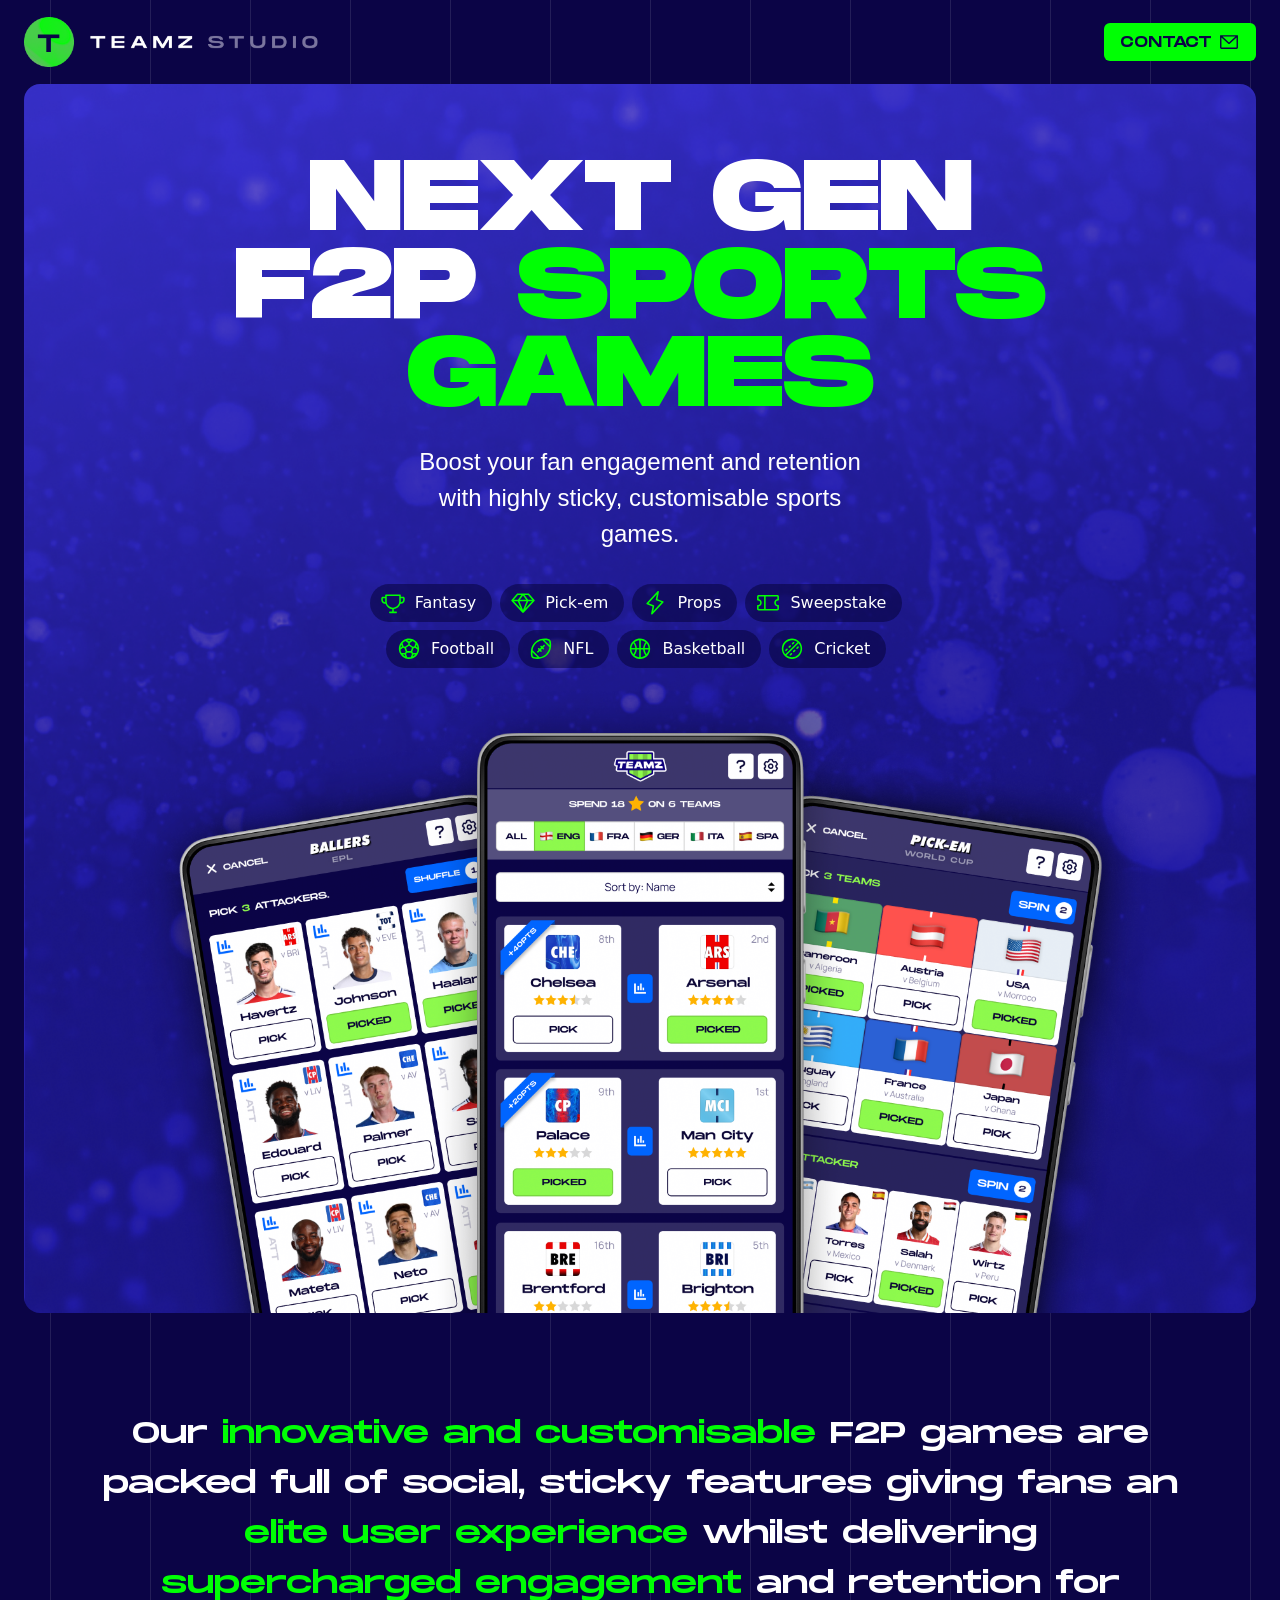
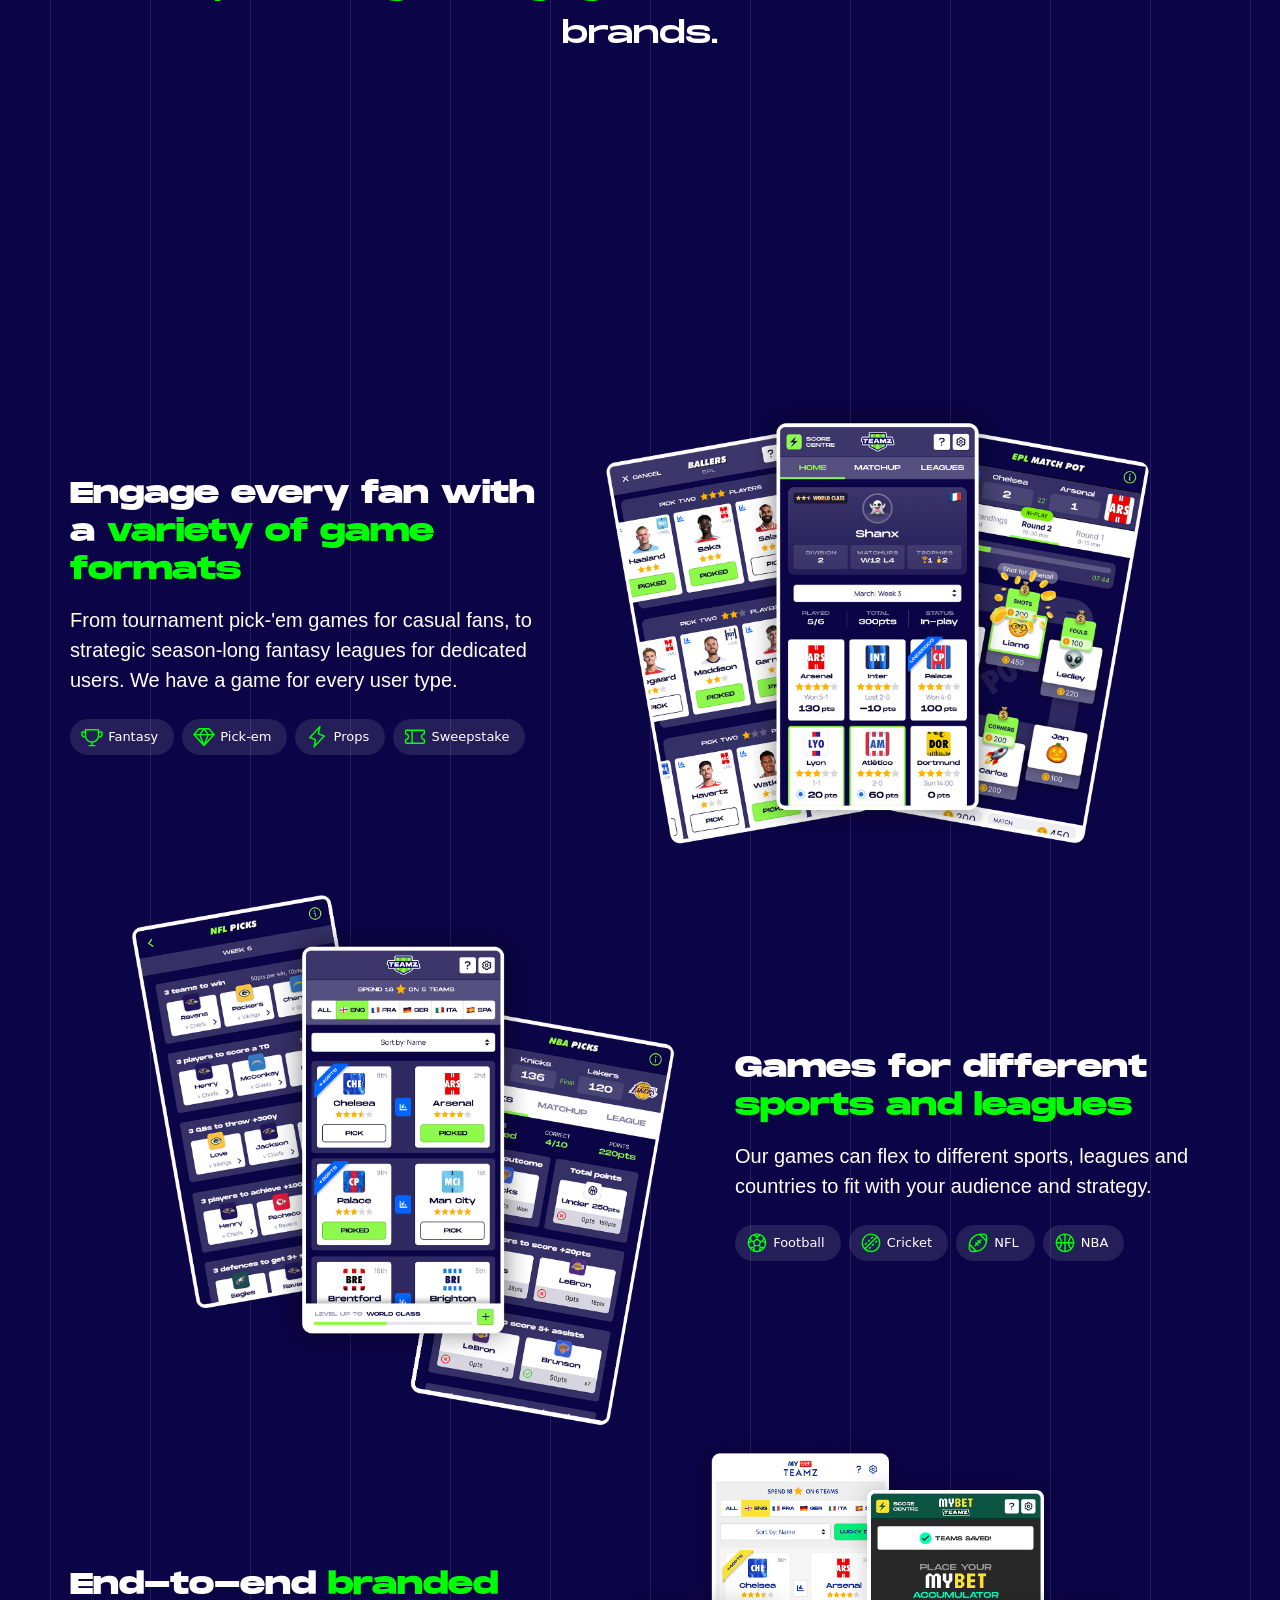
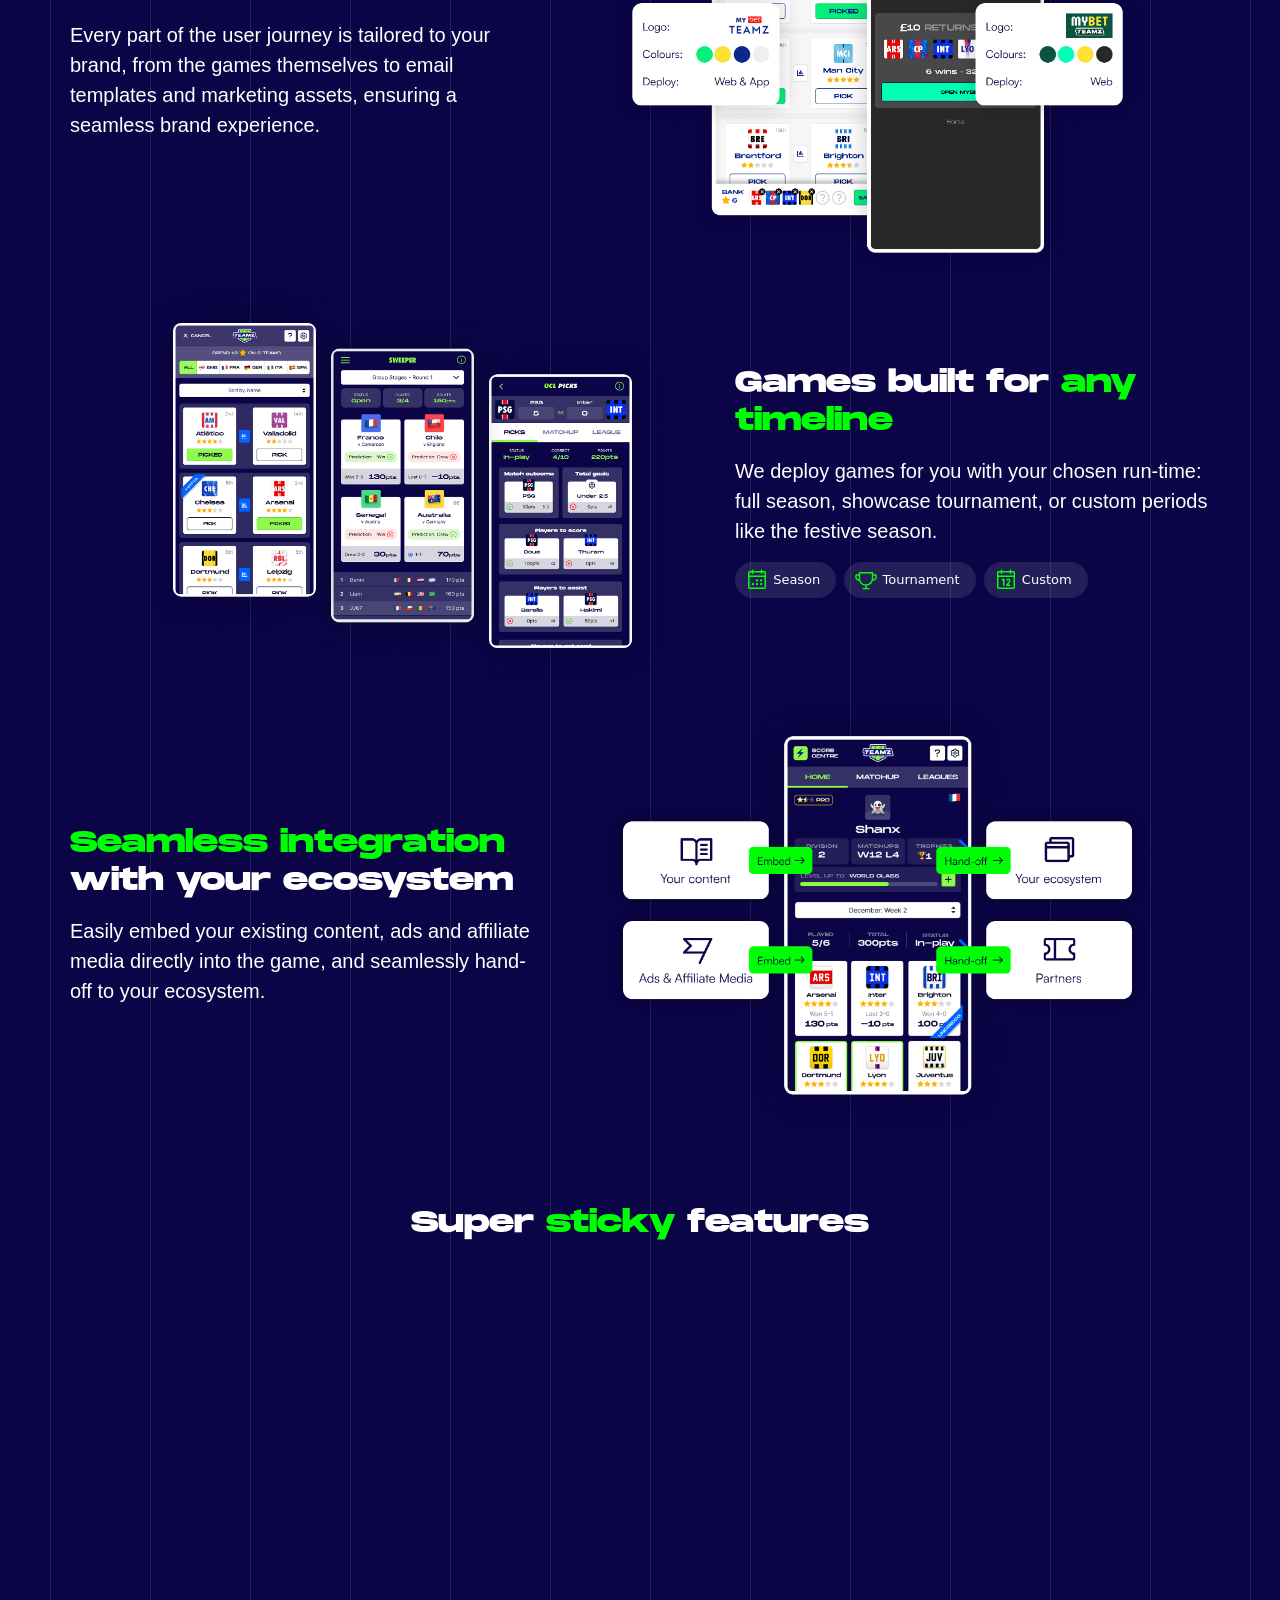
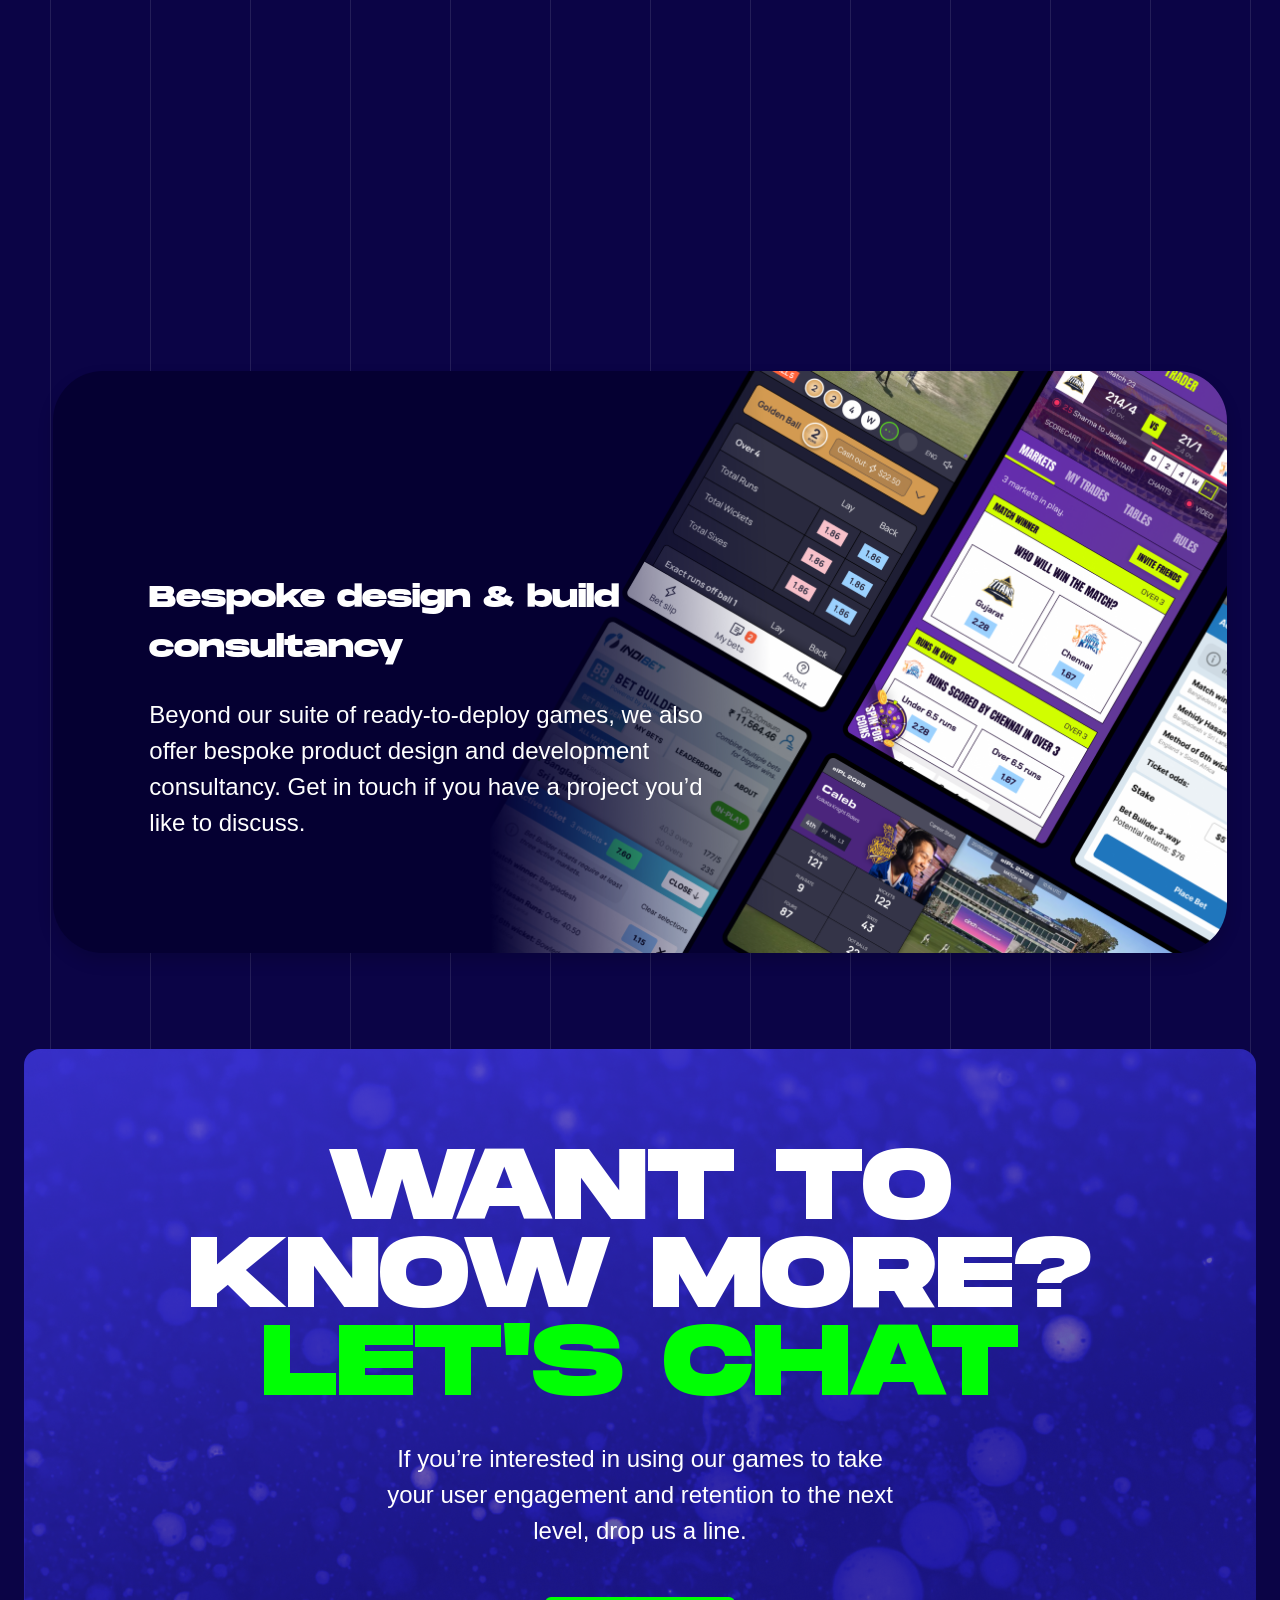
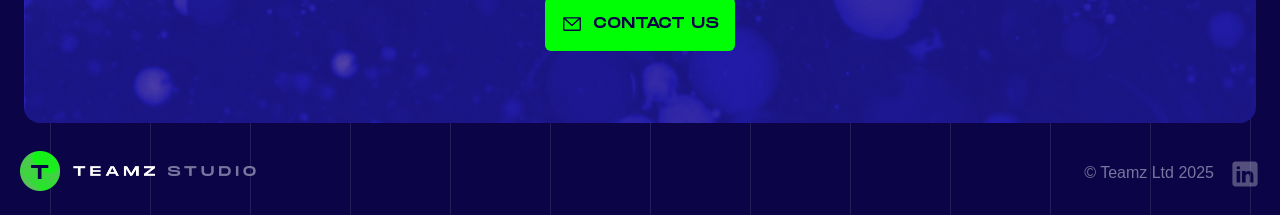
==== index.html @ ecbc8ce6 "usp tweaks" ====
<!DOCTYPE html>
<html lang="en">
    <head>
        <!-- Google tag (gtag.js) -->
        <script async src="https://www.googletagmanager.com/gtag/js?id=G-RCFWZ9PH92"></script>
        <script>
          window.dataLayer = window.dataLayer || [];
          function gtag(){dataLayer.push(arguments);}
          gtag('js', new Date());

          gtag('config', 'G-RCFWZ9PH92');
        </script>
        <!-- Core Meta Tags: These are essential for all modern websites. -->
        <meta charset="UTF-8">
        <!-- Specifies the character encoding for the HTML document. Always use UTF-8. -->

        <meta name="viewport" content="width=device-width, initial-scale=1.0">

        <!-- SEO Meta Tags: These help search engines understand your content. -->
        <title>Teamz Studio - Next Gen F2P Sports Games</title>

        <meta name="description" content="Boost your user acquisition and retention with our next gen, highly engaging, customisable sports games.">

        <meta name="robots" content="index, follow">

        <!-- Canonical Link: Prevents duplicate content issues. -->
        <link rel="canonical" href="https://www.teamzstudio.com">

        <!-- Open Graph & Social Media Tags: Enhances how your page looks when shared. -->
        <meta property="og:title" content="Teamz Studio">
        <meta property="og:description" content="Next Gen F2P Sports Games.">
        <meta property="og:image" content="images/social-share.png">
        <meta property="og:url" content="https://www.teamzstudio.com">
        <meta property="og:type" content="website">

        <!-- Favicon & Icons: Provides branding in browser tabs and on device home screens. -->
        <link rel="icon" href="images/favicon.ico" type="image/x-icon">
        <link rel="apple-touch-icon" href="/apple-touch-icon.png">
        <link rel="icon" type="image/png" sizes="32x32" href="/favicon-32x32.png">
        <link rel="icon" type="image/png" sizes="16x16" href="/favicon-16x16.png">

        <!-- Bootstrap CSS -->
        <link href="styles/bootstrap.min.css" rel="stylesheet">
        
        <!-- Custom Styling -->
        <link rel="stylesheet" href="styles/custom-styles.css">
        
        <!-- Satoshi body text -->
        <link href="https://api.fontshare.com/v2/css?f[]=satoshi@400,500,700&display=swap" rel="stylesheet">
        
        <!-- AOS CSS -->
        <link href="https://unpkg.com/aos@2.3.1/dist/aos.css" rel="stylesheet">
      
    </head>
    
    <body style="background-color: #0B0446 !important" class="pinstripe">
        
        <nav class="navbar navbar-expand-lg mt-0 px-2 px-md-0 pb-2">
          <div class="container-fluid px-2 px-md-4 px-xl-4">
            <a class="navbar-brand me-0" href="http://www.teamzstudio.com">
                <div class="row m-0 pb-1 px-0">
                    <div class="col m-0 pt-1 px-0">
                        <img src="images/logo.png" class="logo" />
                    </div>
                </div>
            </a>

            <button class="navbar-toggler b2b-contact-button py-2" type="button" data-bs-toggle="collapse" data-bs-target="#navbarNav" aria-controls="navbarNav" aria-expanded="false" aria-label="Toggle navigation">
              <span class="navbar-toggler-icon">
                  <a href="mailto:contact@teamzstudio.com"><img src="images/email.svg" style="padding-bottom: 2px"></a>
              </span>
            </button>
            <div class="collapse navbar-collapse" id="navbarNav">
              <ul class="navbar-nav text-center text-lg-end ms-auto">
                  <li class="nav-item contact-top">
                  <a class="nav-link b2b-contact-button text-navy text-uppercase brand-font-regular rounded py-2 px-3" href="mailto:stu@teamzstudio.com"><span class="align-bottom">Contact</span> <img src="images/email.svg" class="ml-1"></a>
                </li>
              </ul>
            </div>
          </div>
        </nav>
        
        <main class="flex-shrink-0">
            
            <div id="light-grad" class="rounded-4 mx-2 mx-md-4">
            
            <div class="container pt-0">

                <div class="row  mb-2 mx-0 pt-3 pt-sm-4 pt-md-5 px-0">
                    <div class="col col-md-11 col-lg-10 col-xl-10 mx-md-auto px-0 px-md-0">
                        <h1 class="display-1 text-white brand-font-bold text-center text-uppercase mt-4 mx-0 p-0">Next Gen F2P <span style="color:#00FF04">sports games</span></h1>
                    </div>
                </div>

                <div class="row my-0">
                    <div class="col d-none d-lg-block"></div>
                    <div class="col col-md-8 col-lg-5 mx-4 mx-md-auto px-4 px-md-0">
                        <p class="intro text-white text-center mt-0 mt-md-2">Boost your fan engagement and retention with highly sticky, customisable sports games.</p>
                    </div>
                    <div class="col d-none d-lg-block"></div>
                </div>

                        <div class="row text-center align-center d-none d-md-flex my-0 mx-n5 p-0">

                            <div class="col col-lg-8 col-xl-8 my-0 mx-auto p-0">
                                <div class="row d-flex justify-content-center mt-3 mb-0 mx-0">
                                    <div class="meta-tag mb-2 me-2" data-aos="zoom-out" data-aos-delay="0">
                                        <img src="images/icons/trophy.svg" class="pe-1">
                                        Fantasy
                                    </div>
                                    <div class="meta-tag mb-2 me-2" data-aos="zoom-out" data-aos-delay="50">
                                        <img src="images/icons/diamond.svg" class="pe-1">
                                        Pick-em
                                    </div>
                                    <div class="meta-tag mb-2 me-2" data-aos="zoom-out" data-aos-delay="100">
                                        <img src="images/icons/electric.svg" class="pe-1">
                                        Props
                                    </div>
                                    <div class="meta-tag mb-2 me-2" data-aos="zoom-out" data-aos-delay="150">
                                        <img src="images/icons/ticket.svg" class="pe-1">
                                        Sweepstake
                                    </div>
                                </div>
                                <div class="row d-flex justify-content-center my-0 mx-0">
                                    <div class="meta-tag me-2" data-aos="zoom-out" data-aos-delay="200">
                                        <img src="images/icons/football.svg" class="pe-1">
                                        Football
                                    </div>
                                    <div class="meta-tag me-2" data-aos="zoom-out" data-aos-delay="250">
                                        <img src="images/icons/nfl.svg" class="pe-1">
                                        NFL
                                    </div>
                                    <div class="meta-tag me-2" data-aos="zoom-out" data-aos-delay="300">
                                        <img src="images/icons/basketball.svg" class="pe-1">
                                        Basketball
                                    </div>
                                    <div class="meta-tag" data-aos="zoom-out" data-aos-delay="350">
                                        <img src="images/icons/cricket.svg" class="pe-1">
                                        Cricket
                                    </div>
                                </div>
                            </div>

                        </div>



                        <picture>
                            <source media="(max-width: 991px)" srcset="images/hero-mobile.png" />
                            <source media="(min-width: 992px)" srcset="images/hero.png" />
                            <img src="images/hero.png" class="w-100 align-bottom">
                        </picture>

                </div>
                </div>

                <div class="mt-0 mx-0 py-4 py-sm-5">
                    <div class="container features mx-auto py-0 px-2 px-md-0">

                        <h2 class="text-center text-white pullout brand-font-regular mt-3 mt-lg-3 mt-xl-5 mb-4 mx-2 py-0 px-3 px-sm-2 px-lg-4 px-xl-4">Our <span>innovative and customisable</span> F2P games are packed full of social, sticky features giving fans an <span>elite user experience</span> whilst delivering <span>supercharged engagement</span> and retention for brands.</h2>
                        
                        <div class="row d-flex my-4 my-md-5 mx-4 mx-md-0 mx-lg-0 pt-0 pb-4 px-0">
                            
                            <div class="col-6 col-md-4 col-xl-2 p-1">
                                <div class="tile rounded-4 pt-3 pb-1 pb-md-3 px-2" data-aos="flip-up" data-aos-delay="0">
                                    <img src="images/icons/diamond-dark.svg" style="width: 40px;">
                                    <h4 class="mt-1">Strategic gameplay</h4>
                                    <p class="px-3">Like fantasy sports with less hassle and less admin.</p>
                                </div>
                            </div>
                            <div class="col-6 col-md-4 col-xl-2 p-1">
                                <div class="tile rounded-4 pt-3 pb-1 pb-md-3 px-2" data-aos="flip-up" data-aos-delay="100">
                                    <img src="images/icons/electric-dark.svg" style="width: 40px;">
                                    <h4 class="mt-1">Elite UX</h4>
                                    <p class="px-3">Quick and easy picking and packed full of sticky features.</p>
                                </div>
                            </div>
                            <div class="col-6 col-md-4 col-xl-2 p-1">
                                <div class="tile rounded-4 pt-3 pb-1 pb-md-3 px-2" data-aos="flip-up" data-aos-delay="300">
                                    <img src="images/icons/chart-dark.svg" style="width: 40px;">
                                    <h4 class="mt-1">Engagement boost</h4>
                                    <p class="px-3">↑ sessions <br>↑ session-time <br>↑ repeat visits</p>
                                </div>
                            </div>
                            <div class="col-6 col-md-4 col-xl-2 p-1">
                                <div class="tile rounded-4 pt-3 pb-1 pb-md-3 px-2" data-aos="flip-up" data-aos-delay="400">
                                    <img src="images/icons/plug-dark.svg" style="width: 40px;">
                                    <h4 class="mt-1">Cross-promotion</h4>
                                    <p class="px-3">Embed your content. Hand-off to your wider ecosystem.</p>
                                </div>
                            </div>
                            <div class="col-6 col-md-4 col-xl-2 p-1">
                                <div class="tile rounded-4 pt-3 pb-1 pb-md-3 px-2" data-aos="flip-up" data-aos-delay="500">
                                    <img src="images/icons/star-sparkle-dark.svg" style="width: 40px;">
                                    <h4 class="mt-1">Monetisation</h4>
                                    <p class="px-3">Potential for ads, affiliate, sponsorship, paid leagues.</p>
                                </div>
                            </div>
                            <div class="col-6 col-md-4 col-xl-2 p-1">
                                <div class="tile rounded-4 pt-3 pb-1 pb-md-3 px-2" data-aos="flip-up" data-aos-delay="200">
                                    <img src="images/icons/crown-dark.svg" style="width: 40px;">
                                    <h4 class="mt-1">Brand building</h4>
                                    <p class="px-3">Build loyalty, boost sentiment, and elevate reputation.</p>
                                </div>
                            </div>
                            
                        </div>
                        
                        <div class="row my-5 my-lg-5 mx-4 mx-md-0 py-0 py-lg-5 py-xl-0 px-0">
                            <div class="col-12 col-lg-5 text-white align-center my-auto p-0">
                                <h3 class="brand-font-bold mb-3">Engage every fan with a <span>variety of game formats</span></h3>
                                <p class="mb-4 pe-0">From tournament pick-'em games for casual fans, to strategic season-long fantasy leagues for dedicated users. We have a game for every user type.</p>
                                    <div class="col my-0 p-0">
                                        <div class="row d-flex mt-3 mb-0 mx-0">
                                            <div class="meta-tag-small mb-2 me-2" data-aos="zoom-out" data-aos-delay="0">
                                                <img src="images/icons/trophy.svg" class="pe-0" style="width: 24px;">
                                                Fantasy
                                            </div>
                                            <div class="meta-tag-small mb-2 me-2" data-aos="zoom-out" data-aos-delay="50">
                                                <img src="images/icons/diamond.svg" class="pe-0" style="width: 24px;">
                                                Pick-em
                                            </div>
                                            <div class="meta-tag-small mb-2 me-2" data-aos="zoom-out" data-aos-delay="100">
                                                <img src="images/icons/electric.svg" class="pe-0" style="width: 24px;">
                                                Props
                                            </div>
                                            <div class="meta-tag-small mb-2 me-2" data-aos="zoom-out" data-aos-delay="150">
                                                <img src="images/icons/ticket.svg" class="pe-0" style="width: 24px;">
                                                Sweepstake
                                            </div>
                                        </div>
                                    </div>
                            </div>
                            <div class="col-12 col-lg-7" data-aos="zoom-out" data-aos-delay="200">
                                <img src="images/customise/formats.png" class="w-100 mt-0 px-0 px-md-5" style="max-width: 700px"/> 
                            </div>
                        </div>
                        
                        <div class="row my-5 my-lg-0 mx-4 mx-md-0 py-0 py-lg-5 py-xl-0 px-0">
                            <div class="d-none d-lg-block col-7 text-center" data-aos="zoom-out" data-aos-delay="200">
                                <img src="images/customise/sports.png" class="w-100 px-0 px-md-5" style="max-width: 700px"/> 
                            </div>
                            <div class="col-12 col-lg-5 text-white align-center my-auto p-0">
                                <h3 class="brand-font-bold mb-3">Games for different <span>sports and leagues</span></h3>
                                <p class="mb-4 pe-0">Our games can flex to different sports, leagues and countries to fit with your audience and strategy.</p>
                                <div class="col my-0 p-0">
                                    <div class="row d-flex mt-3 mb-0 mx-0">
                                        <div class="meta-tag-small mb-2 me-2" data-aos="zoom-out" data-aos-delay="0">
                                            <img src="images/icons/football.svg" class="pe-0" style="width: 24px;">
                                            Football
                                        </div>
                                        <div class="meta-tag-small mb-2 me-2" data-aos="zoom-out" data-aos-delay="50">
                                            <img src="images/icons/cricket.svg" class="pe-0" style="width: 24px;">
                                            Cricket
                                        </div>
                                        <div class="meta-tag-small mb-2 me-2" data-aos="zoom-out" data-aos-delay="100">
                                            <img src="images/icons/nfl.svg" class="pe-0" style="width: 24px;">
                                            NFL
                                        </div>
                                        <div class="meta-tag-small mb-2 me-2" data-aos="zoom-out" data-aos-delay="150">
                                            <img src="images/icons/basketball.svg" class="pe-0" style="width: 24px;">
                                            NBA
                                        </div>
                                    </div>
                                </div>
                            </div>
                            <div class="d-block d-lg-none col-12 text-center" data-aos="zoom-out" data-aos-delay="200">
                                <img src="images/customise/sports.png" class="w-100 mt-3 mt-lg-0 px-0 px-md-5" style="max-width: 700px"/> 
                            </div>
                        </div>
                        
                        <div class="row my-5 my-lg-0 mx-4 mx-md-0 py-0 py-lg-5 py-xl-0 px-0">
                            <div class="col-12 col-lg-5 text-white align-center my-auto p-0">
                                <h3 class="brand-font-bold mb-3">End-to-end <span>branded</span></h3>
                                <p class="pe-0">Every part of the user journey is tailored to your brand, from the games themselves to email templates and marketing assets, ensuring a seamless brand experience.</p>
                            </div>
                            <div class="col-12 col-lg-7" data-aos="zoom-out" data-aos-delay="200">
                                <img src="images/customise/branded.png" class="w-100 mt-0 mt-lg-0 px-0 px-md-5" style="max-width: 700px"/> 
                            </div>
                        </div>
                        
                        <div class="row my-5 my-lg-0 mx-4 mx-md-0 py-0 py-lg-5 py-xl-0 px-0">
                            <div class="d-none d-lg-block col-7 text-center" data-aos="zoom-out" data-aos-delay="200">
                                <img src="images/customise/occasions.png" class="w-100 px-0 px-md-5" style="max-width: 700px"/> 
                            </div>
                            <div class="col-12 col-lg-5 text-white align-center my-auto p-0">
                                <h3 class="brand-font-bold mb-3">Games built for <span>any timeline</span></h3>
                                <p class="pe-0">We deploy games for you with your chosen run-time: full season, showcase tournament, or custom periods like the festive season.</p>
                                <div class="col my-0 p-0">
                                    <div class="row d-flex mt-3 mb-0 mx-0">
                                        <div class="meta-tag-small mb-2 me-2" data-aos="zoom-out" data-aos-delay="0">
                                            <img src="images/icons/calendar.svg" class="pe-0" style="width: 24px;">
                                            Season
                                        </div>
                                        <div class="meta-tag-small mb-2 me-2" data-aos="zoom-out" data-aos-delay="50">
                                            <img src="images/icons/trophy.svg" class="pe-0" style="width: 24px;">
                                            Tournament
                                        </div>
                                        <div class="meta-tag-small mb-2 me-2" data-aos="zoom-out" data-aos-delay="150">
                                            <img src="images/icons/calendar-date.svg" class="pe-0" style="width: 24px;">
                                            Custom
                                        </div>
                                    </div>
                                </div>
                            </div>
                            <div class="d-block d-lg-none col-12 text-center" data-aos="zoom-out" data-aos-delay="200">
                                <img src="images/customise/occasions.png" class="w-100 mt-0 mt-lg-0 px-0 px-md-5" style="max-width: 700px"/> 
                            </div>
                        </div>
                        
                        <div class="row my-5 my-lg-0 mx-4 mx-md-0 py-0 py-lg-5 py-xl-0 px-0">
                            <div class="col-12 col-lg-5 text-white align-center my-auto p-0">
                                <h3 class="brand-font-bold mb-3"><span>Seamless integration</span> with your ecosystem</h3>
                                <p class="pe-0">Easily embed your existing content, ads and affiliate media directly into the game, and seamlessly hand-off to your ecosystem.</p>
                            </div>
                            <div class="col-12 col-lg-7" data-aos="zoom-out" data-aos-delay="200">
                                <img src="images/customise/integration.png" class="w-100 mt-0 mt-lg-0 px-0 px-md-5" style="max-width: 700px"/> 
                            </div>
                        </div>
                        
                        <div class="row mt-3 mb-4 mx-4 mx-md-0 p-0">
                            <div class="col text-white text-center align-center my-auto p-0">
                                <h3 class="brand-font-bold mt--0 mt-md-5 mb-5">Super <span>sticky</span> features</h3>
                                <div class="row m-0 p-0">
                                    <div class="col-6 col-lg-4 my-3 px-0" data-aos="zoom-out" data-aos-delay="0">
                                        <p class="mb-3">Leaderboards</p>
                                        <img src="images/features/leaderboards.png" class="w-100">
                                    </div>
                                    <div class="col-6 col-lg-4 my-3 px-0" data-aos="zoom-out" data-aos-delay="50">
                                        <p class="mb-3">Matchups</p>
                                        <img src="images/features/matchups.png" class="w-100">
                                    </div>
                                    <div class="col-6 col-lg-4 my-3 px-0" data-aos="zoom-out" data-aos-delay="100">
                                        <p class="mb-3">Prizes</p>
                                        <img src="images/features/prizes.png" class="w-100">
                                    </div>
                                    <div class="col-6 col-lg-4 my-3 px-0" data-aos="zoom-out" data-aos-delay="150">
                                        <p class="mb-3">Challenges</p>
                                        <img src="images/features/challenges.png" class="w-100">
                                    </div>
                                    <div class="col-6 col-lg-4 mt-3 px-0" data-aos="zoom-out" data-aos-delay="200">
                                        <p class="mb-3">Friends leagues</p>
                                        <img src="images/features/friends-leagues.png" class="w-100">
                                    </div>
                                    <div class="col-6 col-lg-4 mt-3 px-0" data-aos="zoom-out" data-aos-delay="250">
                                        <p class="mb-3">Notifications</p>
                                        <img src="images/features/notifications.png" class="w-100">
                                    </div>
                                </div>
                            </div>
                        </div>
                    
                    </div>
                </div>
            

                <div class="row mb-4 mx-0 p-0">
                    
                    <div class="bespoke col-11 shadow rounded-50 my-5 mx-auto p-0 p-md-5" id="dark-grad">
                        <div class="p-5">
                            <img src="images/bespoke-icon.svg" data-aos="zoom-out" data-aos-delay="100">
                            <h2 class="col-12 col-md-7 text-left text-white pullout brand-font-bold mt-4 mx-0 p-0">Bespoke design & build consultancy</h2>
                            <p class="col-12 col-md-7 intro text-left text-white mt-4">Beyond our suite of ready-to-deploy games, we also offer bespoke product design and development consultancy. Get in touch if you have a project you’d like to discuss.</p>
                        </div>
                    </div>
                    
                </div>
             

        <footer class="rounded-4 m-0 py-0 py-sm-2 pt-lg-4 pb-md-0 px-0">
            <div id="light-grad" class="row rounded-4 mx-4 py-5 px-0">
                
                    <div class="col d-none d-md-block"></div>
                    <div class="col-12 col-lg-11 col-xl-10 text-center mt-0 mb-3 mb-lg-0 mx-0 py-0 px-3 px-md-5 px-lg-0">
                        <h1 class="display-1 text-white brand-font-bold text-center text-uppercase mt-0 mt-md-5 mx-5 p-0">Want to know more?<br> <span style="color:#00FF04">Let's chat</span></h1>
                        <div class="row p-0">
                            <div class="col d-none d-md-block p-0"></div>
                            <div class="col col-md-8 col-lg-6 contact-bottom p-0">
                                <p class="text-white intro mt-2 mt-md-4 mb-4 mb-md-5 mx-0 mx-md-auto px-5 px-md-0">If you’re interested in using our games to take your user engagement and retention to the next level, drop us a line.</p>
                                <a class="btn btn-primary b2b-contact-button text-uppercase brand-font-regular text-navy rounded-lg mb-1 mb-md-4 mr-2 py-3 px-3" href="mailto:contact@teamzstudio.com" style="background-color: #FFF; border: none;"><img src="images/email.svg" class="me-1"> Contact us</a>
                            </div>
                            <div class="col d-none d-md-block p-0"></div>
                        </div>
                    </div>
                    <div class="col d-none d-md-block"></div>
                
            </div>

                <div class="row mt-1 mx-0 pt-4 pb-4 px-2" style="border-top-color: #CCCCD2 !important;">
                    <div class="col"><img src="images/logo.png" style="height: 40px" /></div>
                    <div class="col social text-end mt-2"><p class="d-none d-sm-inline text-end pt-2 pt-md-2 pe-3" style="color: #7A759E !important">© Teamz Ltd 2025</p><a href="https://www.linkedin.com/company/studio-teamz/" target="_blank"><img src="images/linkedin.svg" style="height: 30px"></a></div>
                </div>

        </footer>
            
        </main>
        
        <!-- AOS JS -->
    <script src="https://unpkg.com/aos@2.3.1/dist/aos.js"></script>
    <script>
        // Initialize AOS
        AOS.init();
    </script>
        
    </body>
    
</html>
---- styles/custom-styles.css ----
@font-face {
    font-family: 'MonumentExtendedUltrabold';
    src: url('../fonts/MonumentExtended-Ultrabold.woff2') format('woff2'),
         url('../fonts/MonumentExtended-Ultrabold.woff') format('woff');
    font-weight:  900;
    font-style:   normal;
    font-stretch: normal;
}

@font-face {
    font-family: 'MonumentExtendedBold';
    src: url('../fonts/Monument-Extended-Bold.woff2') format('woff2'),
         url('../fonts/Monument-Extended-Bold.woff') format('woff');
    font-weight:  900;
    font-style:   normal;
    font-stretch: normal;
}

@font-face {
    font-family: 'MonumentExtendedRegular';
    src: url('../fonts/Monument-Extended-Regular.woff2') format('woff2'),
         url('../fonts/Monument-Extended-Regular.woff') format('woff');
    font-weight:  400;
    font-style:   normal;
    font-stretch: normal;
}

.body {
  font-family: 'Satoshi', sans-serif;
  font-weight: 300;
  font-optical-sizing: auto;
  font-style: normal;
  -background-color: #0B0446 !important; /* For browsers that do not support gradients */
  -background-image: linear-gradient(to bottom right, #0B0446, #05002D) !important;
  --bs-body-bg: red !important;
    background-color: red;
}

p {
    color: #0B0446 !important;
    font-family: 'Satoshi', sans-serif;
}

.logo {
        height: 40px;
    }

.features {
    p {
        color: #FFF !important;
        font-weight: 200;
        font-size: 1.1rem;
    }
    span {
         color: #00FF04;
    }
    .tile {
        background-color: #00FF04;
        text-align: center;
        h4 {
            color: #02021C !important;
            font-size: 18px !important;
            font-weight: 600 !important; 
            line-height: 24px !important;
            font-family: 'Satoshi', sans-serif;
            margin-bottom: 0px;
        }
        p {
            color: #02021C !important;
            font-size: 16px !important;
            line-height: 24px !important;
            padding-top: 5px;
            padding-bottom: 6px;
        }
    }
}

.brand-font-bold {
  font-family: 'MonumentExtendedUltrabold', sans-serif !important;
  font-weight: 900 !important;
}

.brand-font-regular {
  font-family: 'MonumentExtendedRegular', sans-serif !important;
  font-weight: 400 !important;
}

.navbar {
    --bs-navbar-toggler-icon-bg: none !important;
}

.b2b-tile {
    background-color: #F3F2F6;
}

.b2b-subhead {
    font-size: 60px;
    line-height: 47px;
}

.b2b-img-block {
    background: none;
    border: none;
}

#dark-grad {
  background-color: #050032; /* For browsers that do not support gradients */
  background-image: linear-gradient(to bottom right, #041D6C, #05002D);
}

#light-grad {
  background-color: #352EC0; /* For browsers that do not support gradients */
  -background-image: linear-gradient(to bottom right, #352EC0, #171279);
  background-image: url(../images/bg-texture.png);
  background-repeat: no-repeat;
  background-size: cover;
}

.pinstripe {
    background-image: url(../images/pinstripe.svg) !important;
    background-repeat: repeat !important;
}

.text-white {
    color: #FFFFFF !important;
}

.bg-navy {
    background-color: #050032;
    background-image: url('../images/rad-grad.png')!important;
    background-size: cover;
    background-repeat: no-repeat;
    background-position: top;
}

.bg-navy15 {
    background-color: #302a62 !important;
}

.bespoke {
    background-image: url('../images/bespoke-mobile.png')!important;
    background-size: cover;
    background-repeat: no-repeat;
    background-position: bottom;
}

.meta-tag {
    color: #FFFFFF;
    -background-color: #1F1A49;
    background-color: rgba(5, 0, 50, 0.5);
    width: auto;
    padding: 6px 16px 6px 10px;
    border-radius: 100px;
    font-size: 16px;
    font-weight: 200;
    margin: 0 8px 0 0;
}

.meta-tag-small {
    color: #FFFFFF;
    background-color: rgba(255, 255, 255, 0.1);
    width: auto;
    padding: 6px 16px 6px 10px;
    border-radius: 100px;
    font-size: 13px;
    font-weight: 200;
    margin: 0 8px 0 0;
}

.b2b-contact-button {
    -border: 1px solid #0B0446;
    color: #0B0446 !important;
    font-size: 14px;
    background-color: #00FF04 !important;
}

.contact-top{
    a:hover {
        background-color: #01E60B;
    }
}

.contact-bottom{
    a:hover {
        opacity: .8;
    }
}

.rounded-50 {
    border-radius: 50px;
}

.rounded-top-50 {
    border-radius: 50px 50px 0px 0px;
}

.rounded-btm-20 {
    border-radius: 0px 0px 20px 20px;
}

.small-subhead {
    font-size: 14px;
}

.intro {
    font-size: 24px;
    line-height: 36px;
    font-weight: 300;
}

.text-shadow{
    /* offset-x | offset-y | blur-radius | color */
    text-shadow: 0px 0px 30px black;
}

.footer, .push {
    height: 0px !important;
}


/* RESPONSIVE STATES */    
    
/* XS */    
@media (max-width: 575.98px) {
    .display-1 {
        font-size: 32px !important;
        line-height: 33px !important;
        font-weight: 900;
    }
    .pullout {
        font-size: 16px !important;
        line-height: 28px !important;
    }
    .b2b-subhead {
        font-size: 30px !important;
        line-height: 26px !important;
    }
    .intro {
        font-size: 18px !important;
        line-height: 26px !important;
    }
    .customised {
        height:auto;
        background-image: none;
    }
}
    
/* SM */    
@media (min-width: 576px) {
    
    .display-1 {
        font-size: 50px !important;
        line-height: 48px !important;
    }
    .b2b-subhead {
        font-size: 45px !important;
        line-height: 36px !important;
    }
    .intro {
        font-size: 20px !important;
        line-height: 32px !important;
    }
    .customised {
        height:auto;
        background-image: none;
    }
    .pullout {
        font-size: 22px !important;
        line-height: 34px !important;
    }
    .features {
        p {
            font-size: 20px !important;
            line-height: 30px !important;
            margin-bottom: 0px;
        }
        h3 {
            font-size: 30px !important;
            line-height: 34px !important;
        }
    }
}
    
/* MD */    
@media (min-width: 767.98px) {
    .logo {
        height: 50px;
    }
    .display-1 {
        font-size: 60px !important;
        line-height: 54px !important;
    }
    .b2b-subhead {
        font-size: 45px !important;
        line-height: 36px !important;
    }
    .intro {
        font-size: 22px !important;
        line-height: 36px !important;
    }
    .customised {
        height:300px;
        background-image: url(../images/b2b/customised-bg.png);
    }
    .features {
        p {
            font-size: 20px !important;
            line-height: 30px !important;
        }
        h3 {
            font-size: 24px !important;
            line-height: 30px !important;
        }
    }
    .bespoke {
        background-image: url('../images/bespoke.png')!important;
        background-size: cover;
        background-repeat: no-repeat;
        background-position: bottom;
    }
}
    
/* LG */    
@media (min-width: 991.98px) {
    .display-1 {
        font-size: 90px !important;
        line-height: 78px !important;
    }
    .b2b-subhead {
        font-size: 60px !important;
        line-height: 47px !important;
    }
    .intro {
        font-size: 24px !important;
        line-height: 36px !important;
    }
    .pullout {
        font-size: 30px !important;
        line-height: 50px !important;
    }
    .features {
        h3 {
            font-size: 30px !important;
            line-height: 38px !important;
        }
    }
}
    
/* XL */    
@media (min-width: 1199.98px) {
    .display-1 {
        font-size: 100px !important;
        line-height: 88px !important;
    }
}
    
/* XXL */    
@media (min-width: 1400px) {
    
}
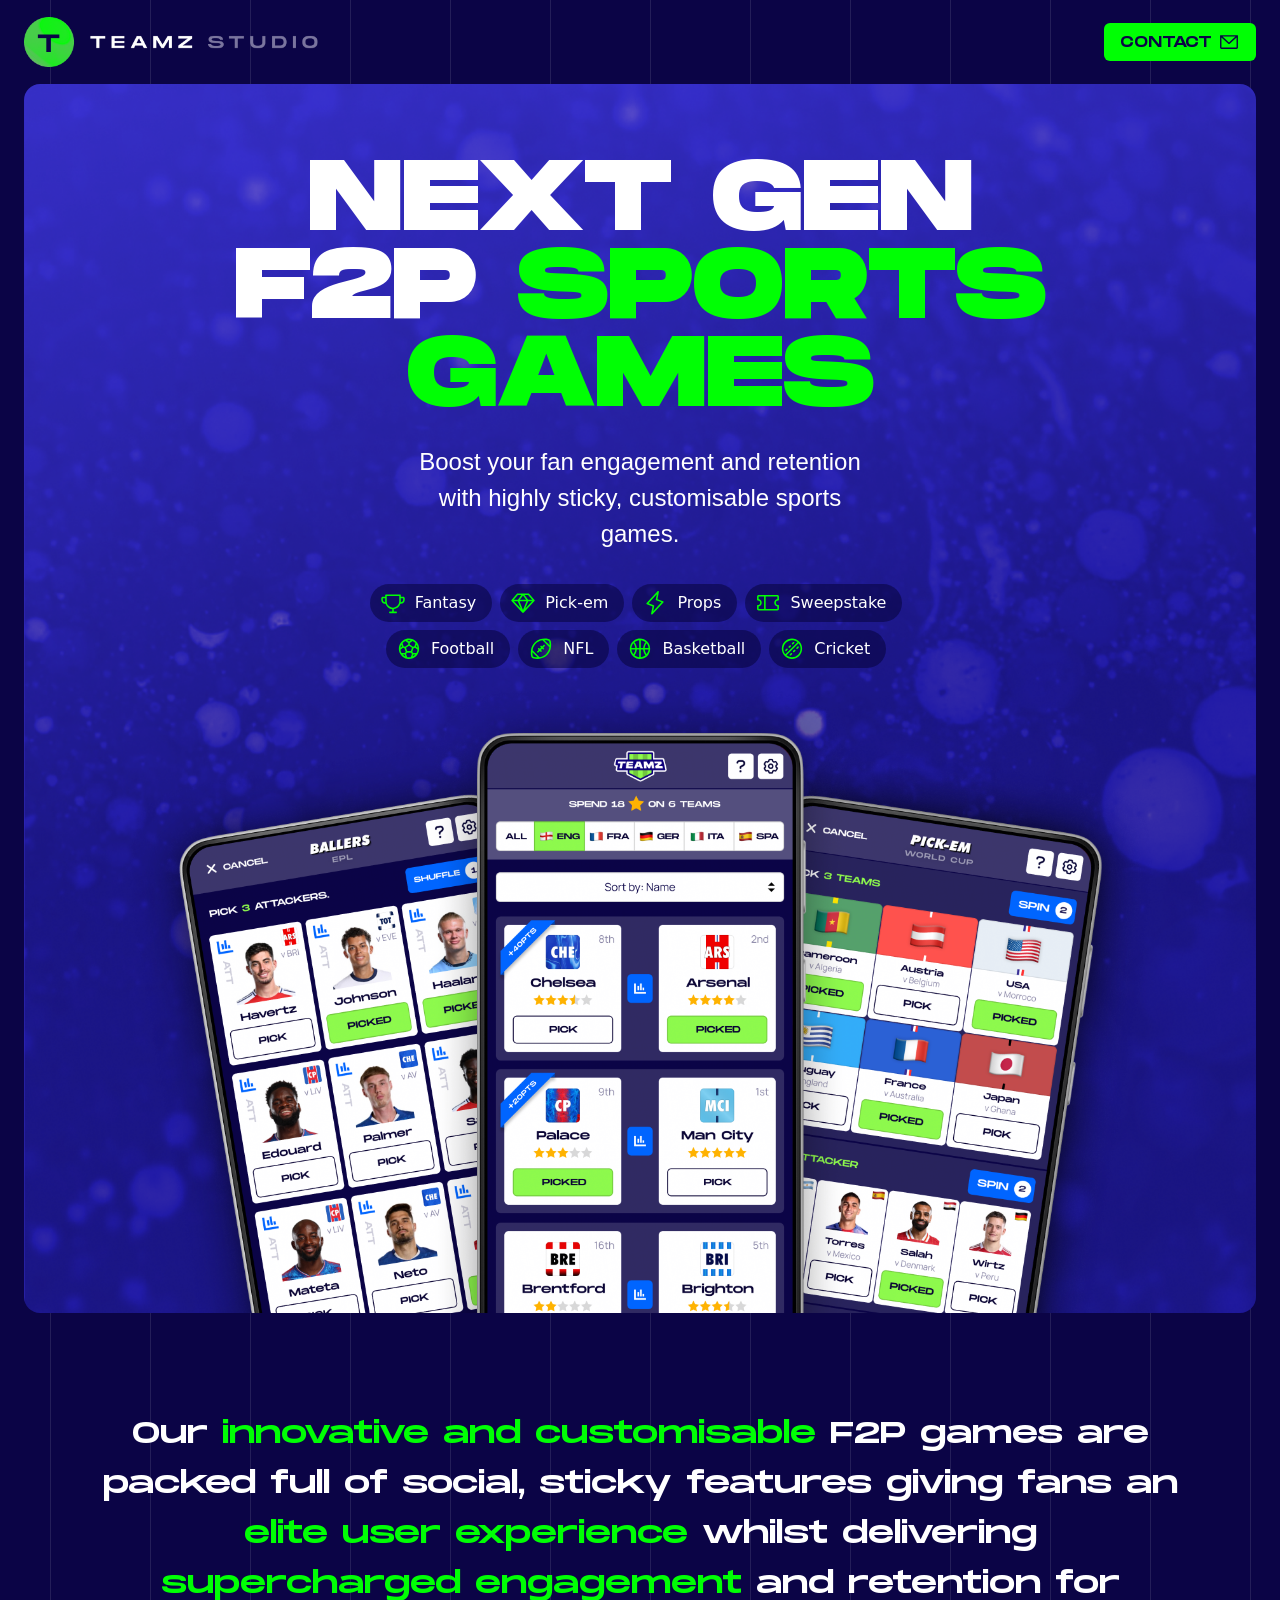
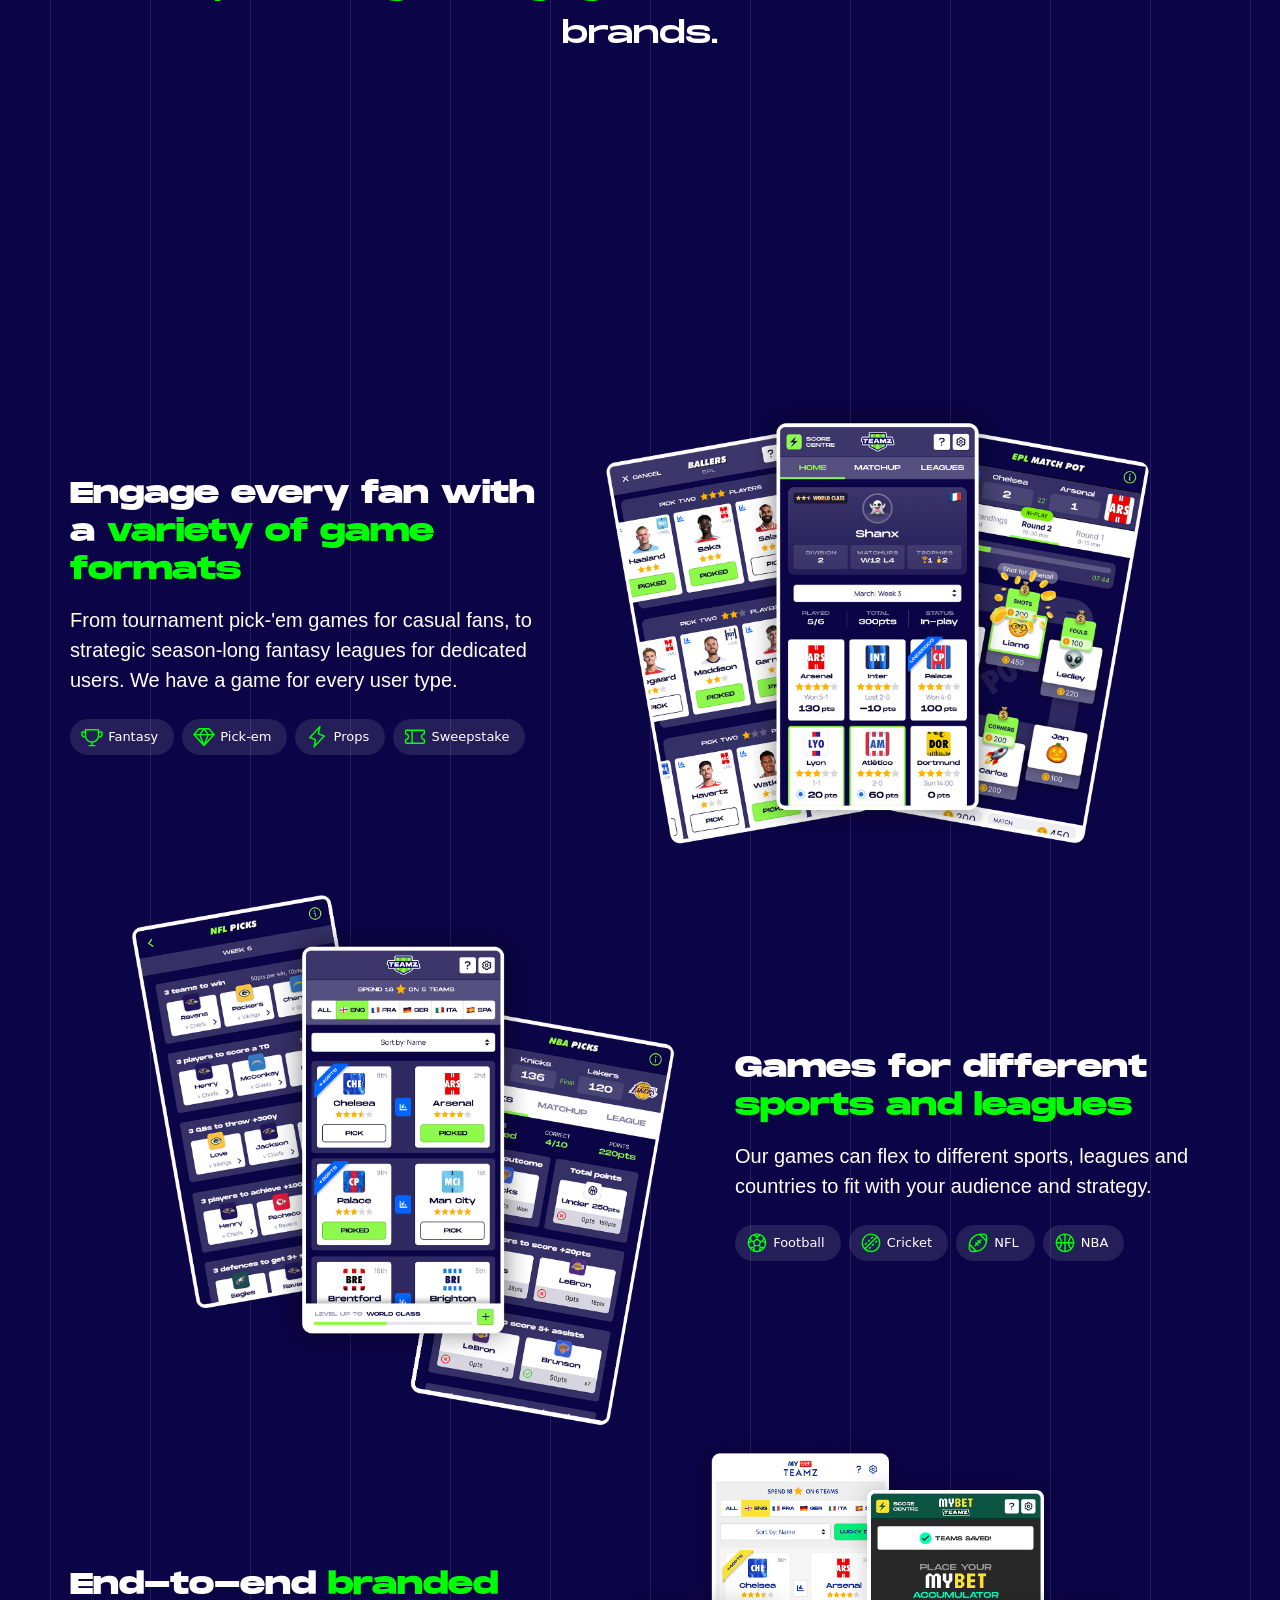
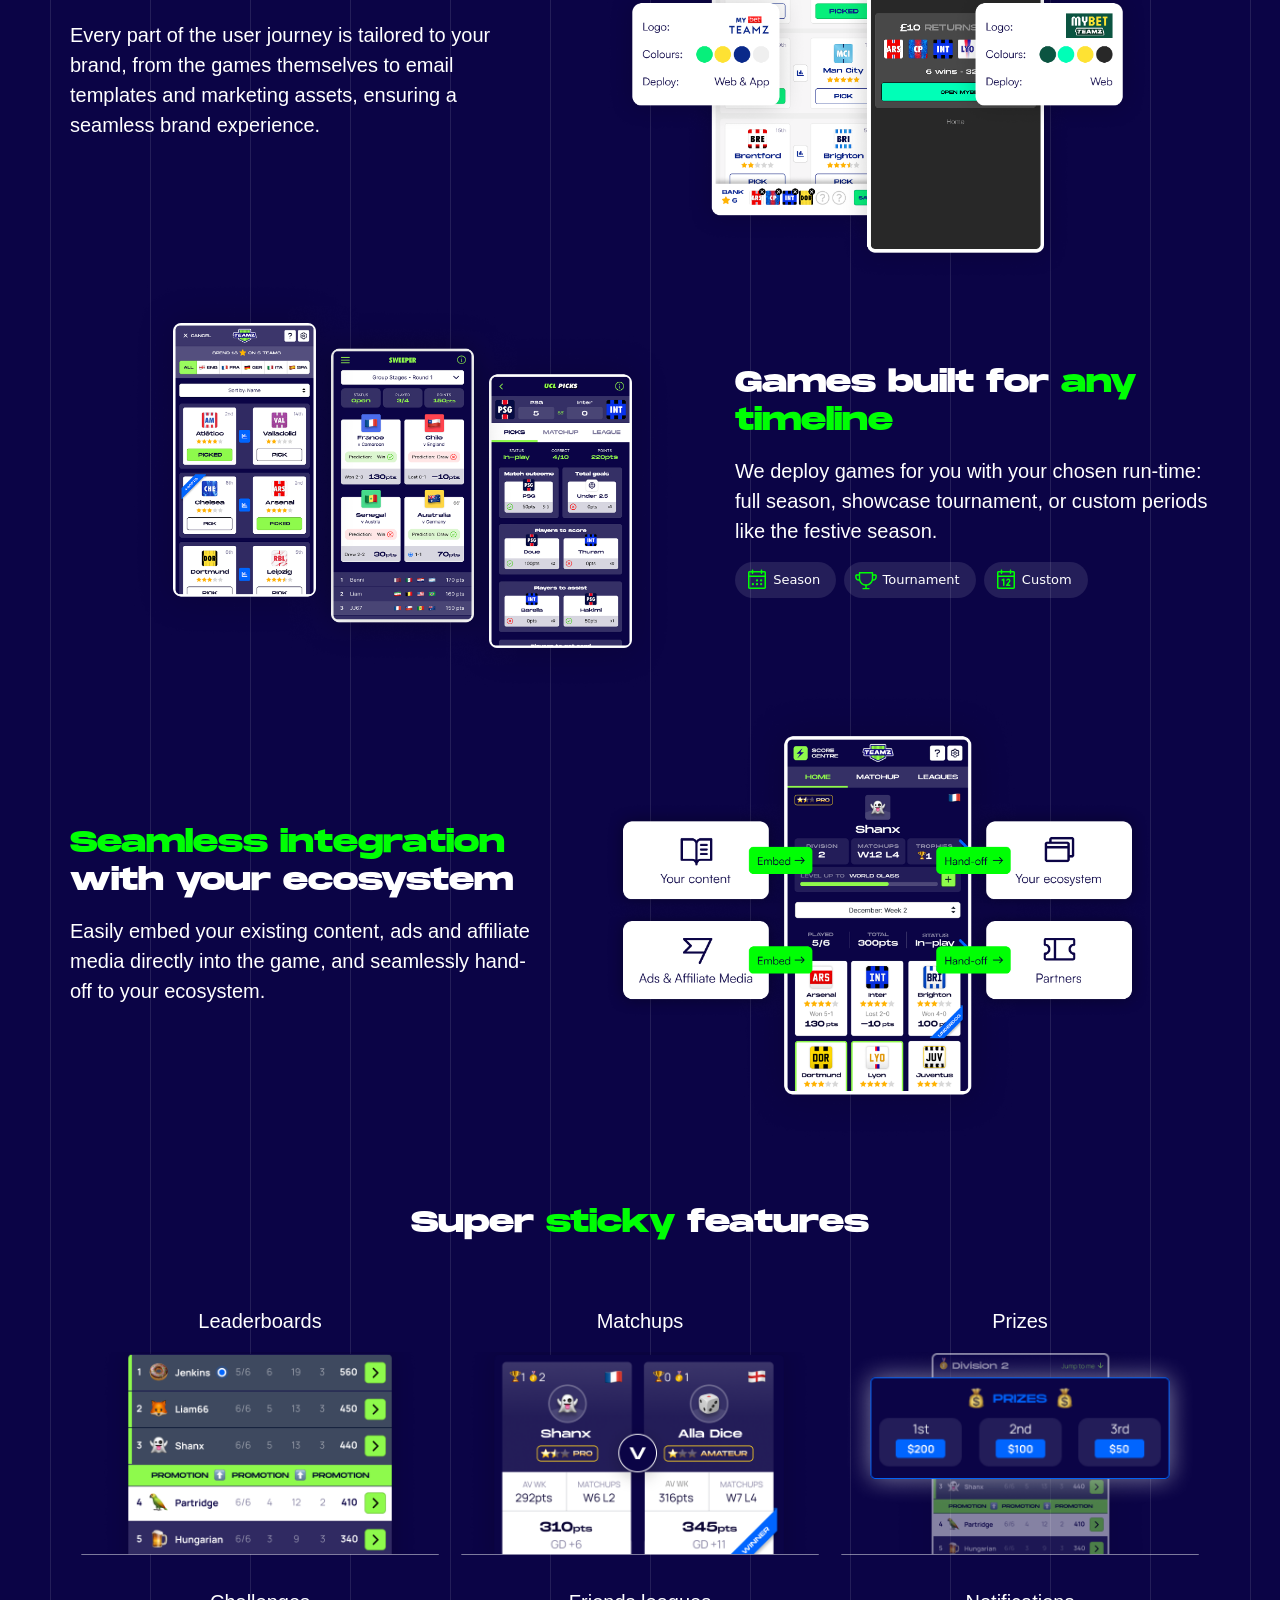
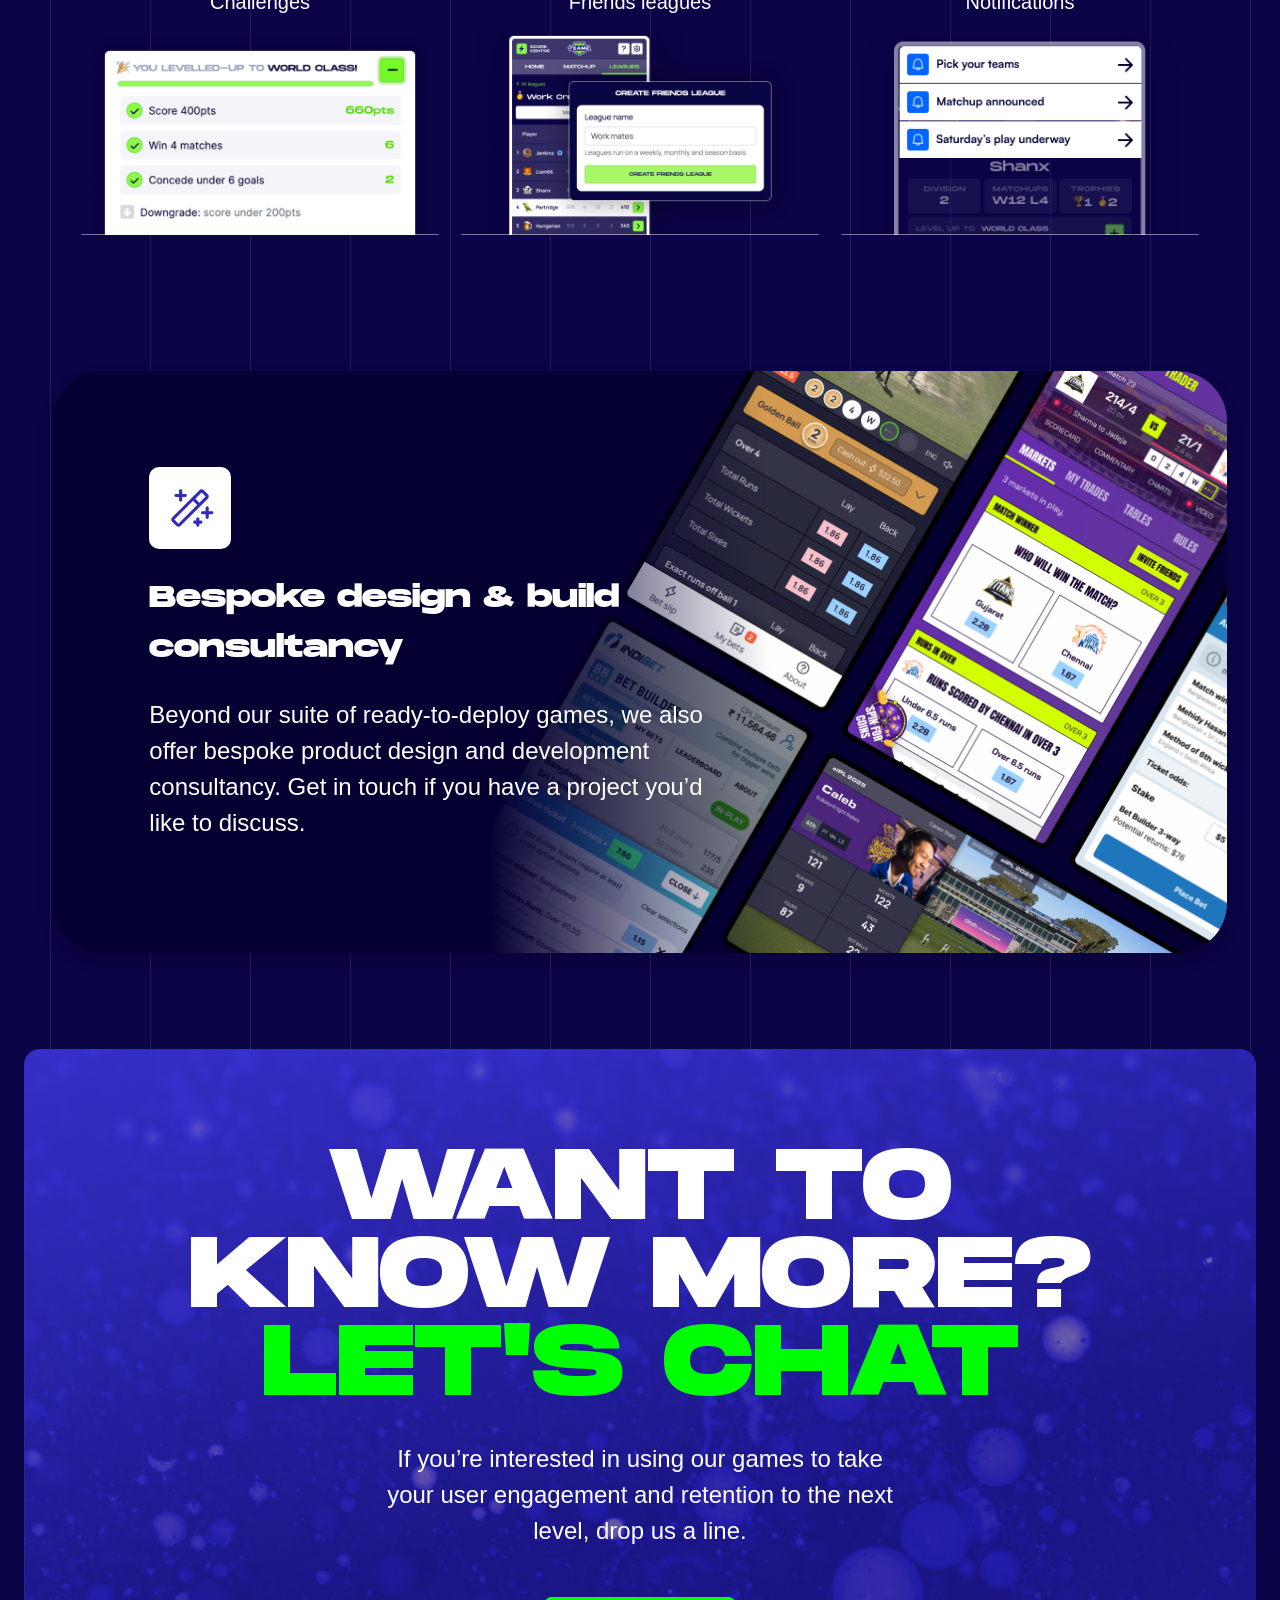
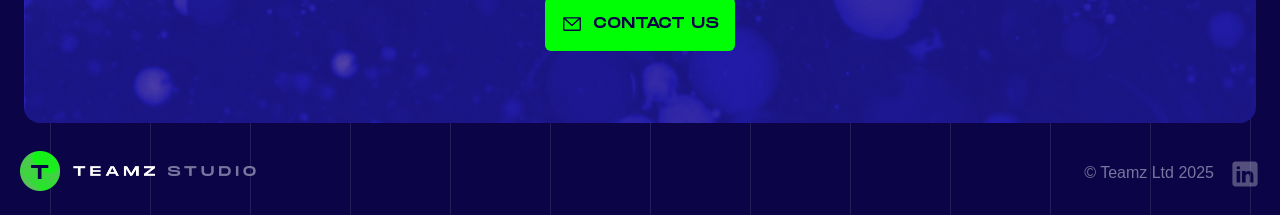
==== commit 1878b48d: "single tile tweak" ====
--- a/index.html
+++ b/index.html
@@ -165,7 +165,7 @@
                                 <div class="tile rounded-4 pt-3 pb-1 pb-md-3 px-2" data-aos="flip-up" data-aos-delay="0">
                                     <img src="images/icons/diamond-dark.svg" style="width: 40px;">
                                     <h4 class="mt-1">Strategic gameplay</h4>
-                                    <p class="px-3">Like fantasy sports with less hassle and less admin.</p>
+                                    <p class="px-2 px-md-3">Like fantasy sports with less hassle and less admin.</p>
                                 </div>
                             </div>
                             <div class="col-6 col-md-4 col-xl-2 p-1">
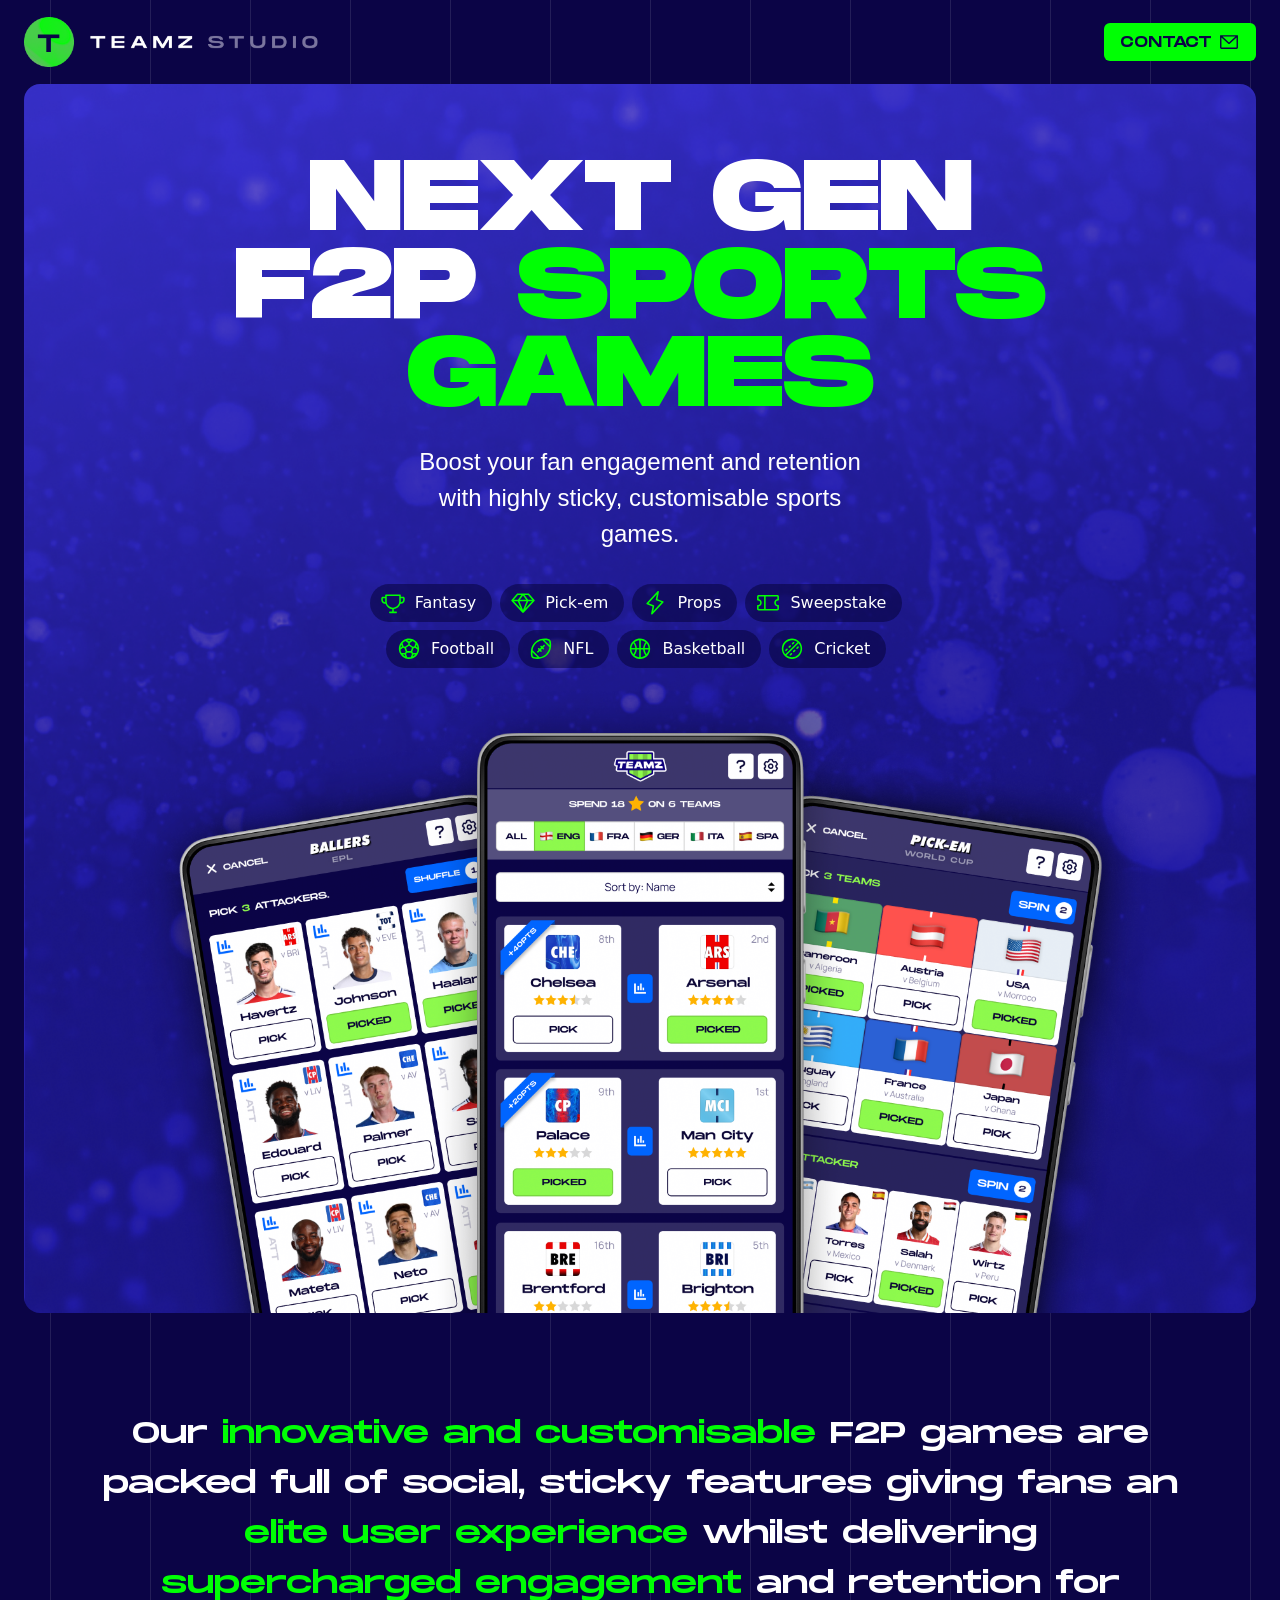
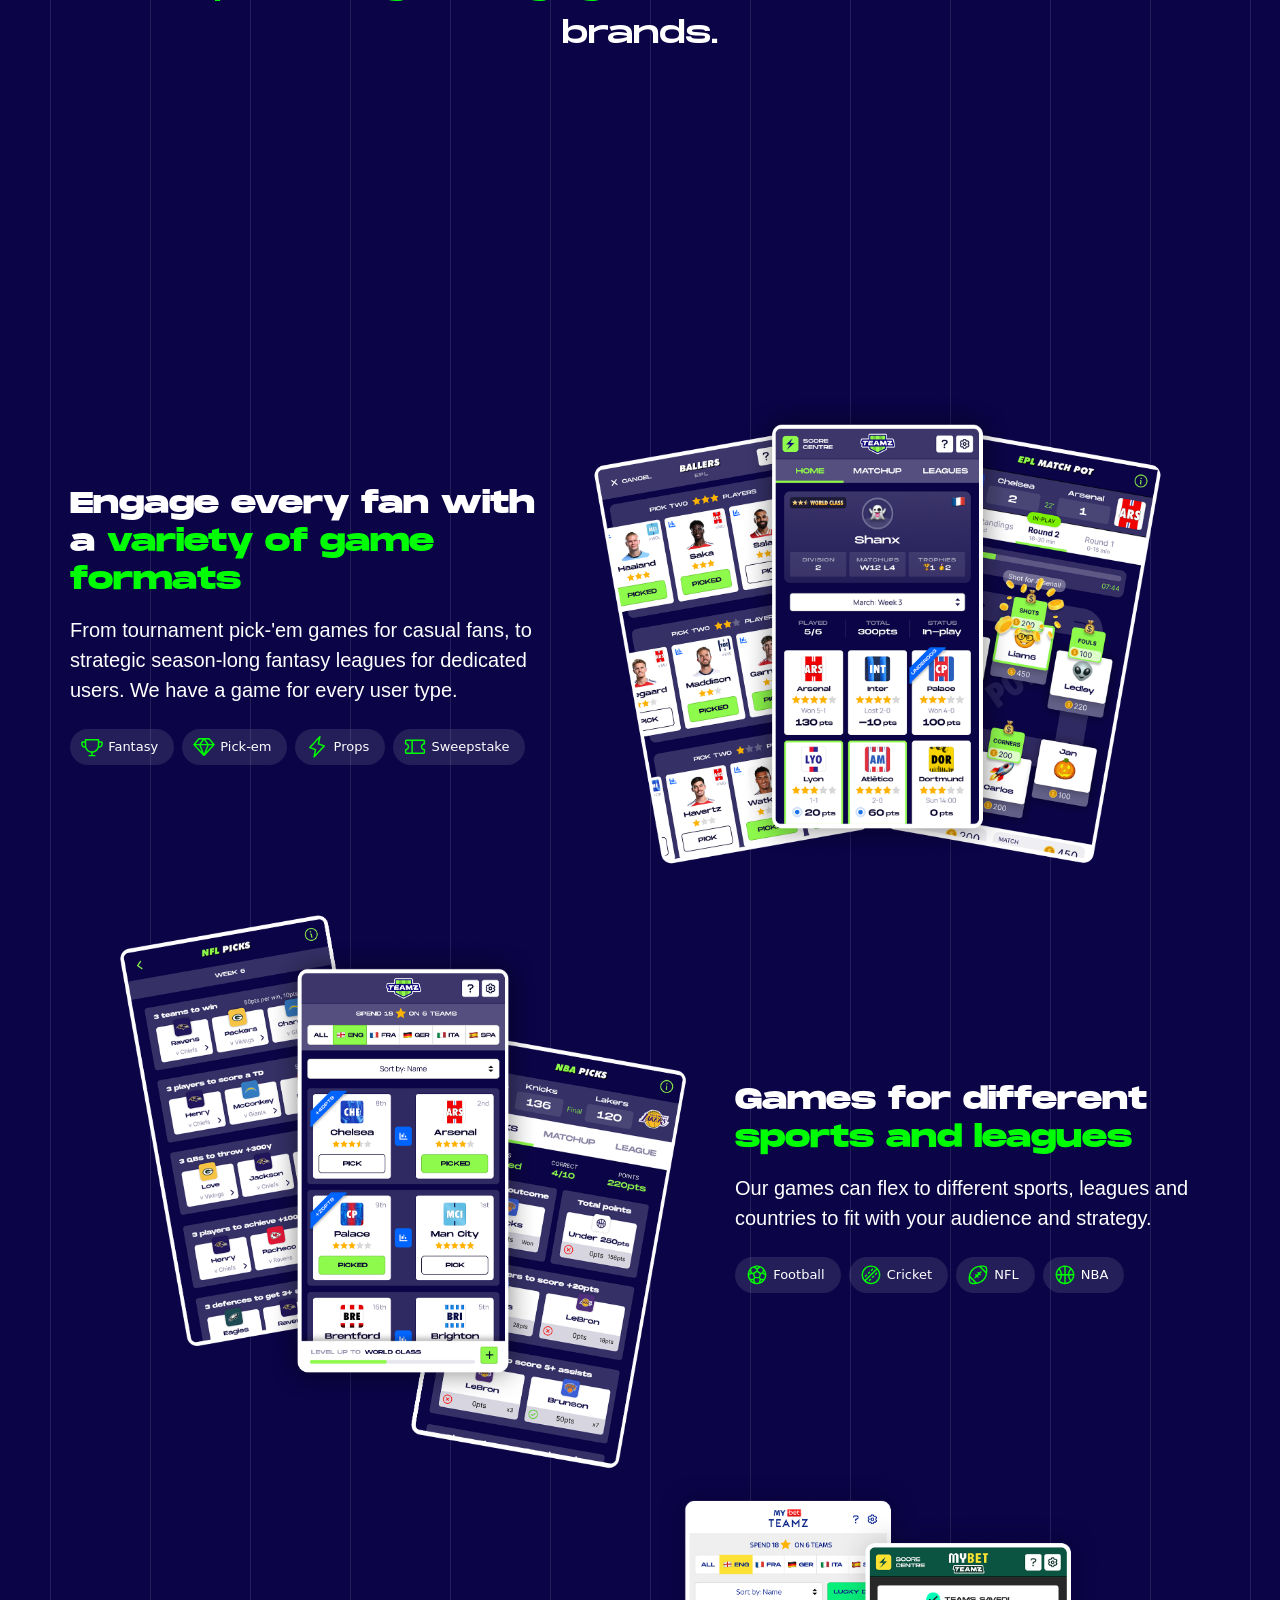
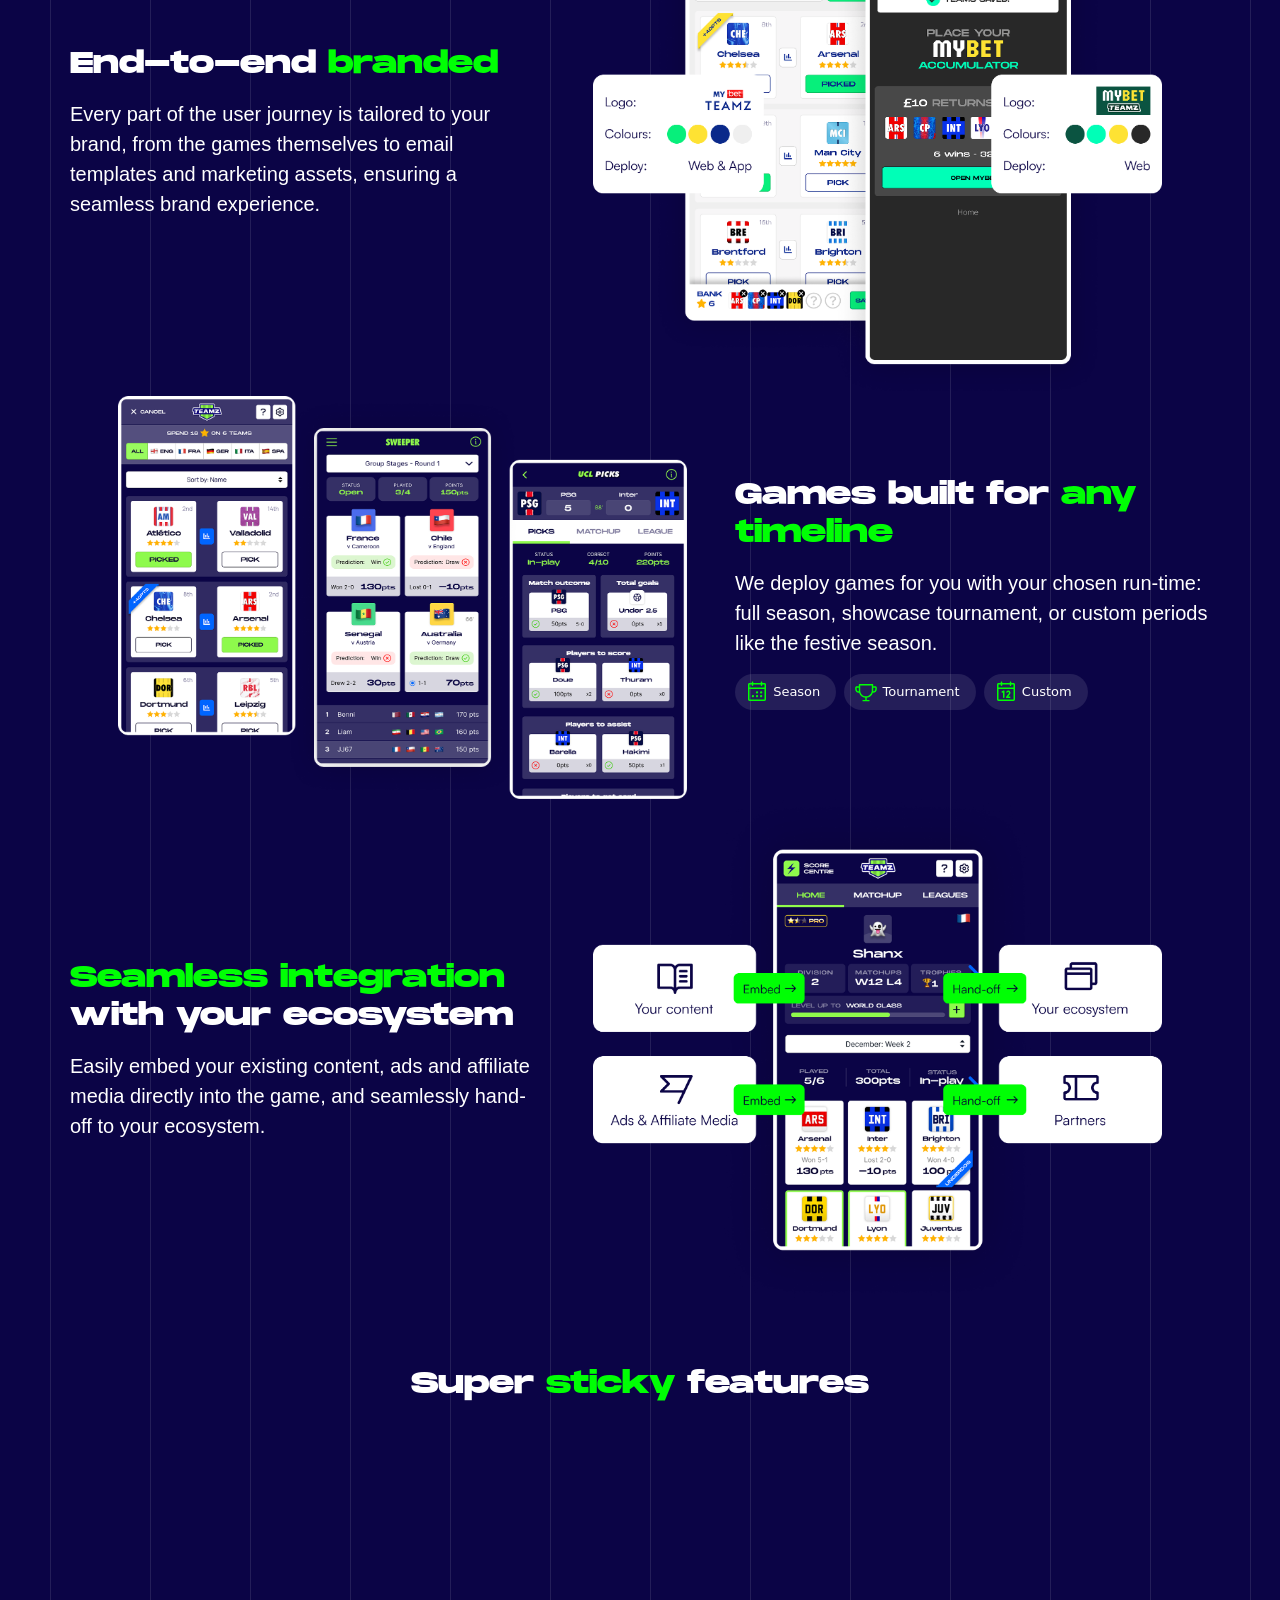
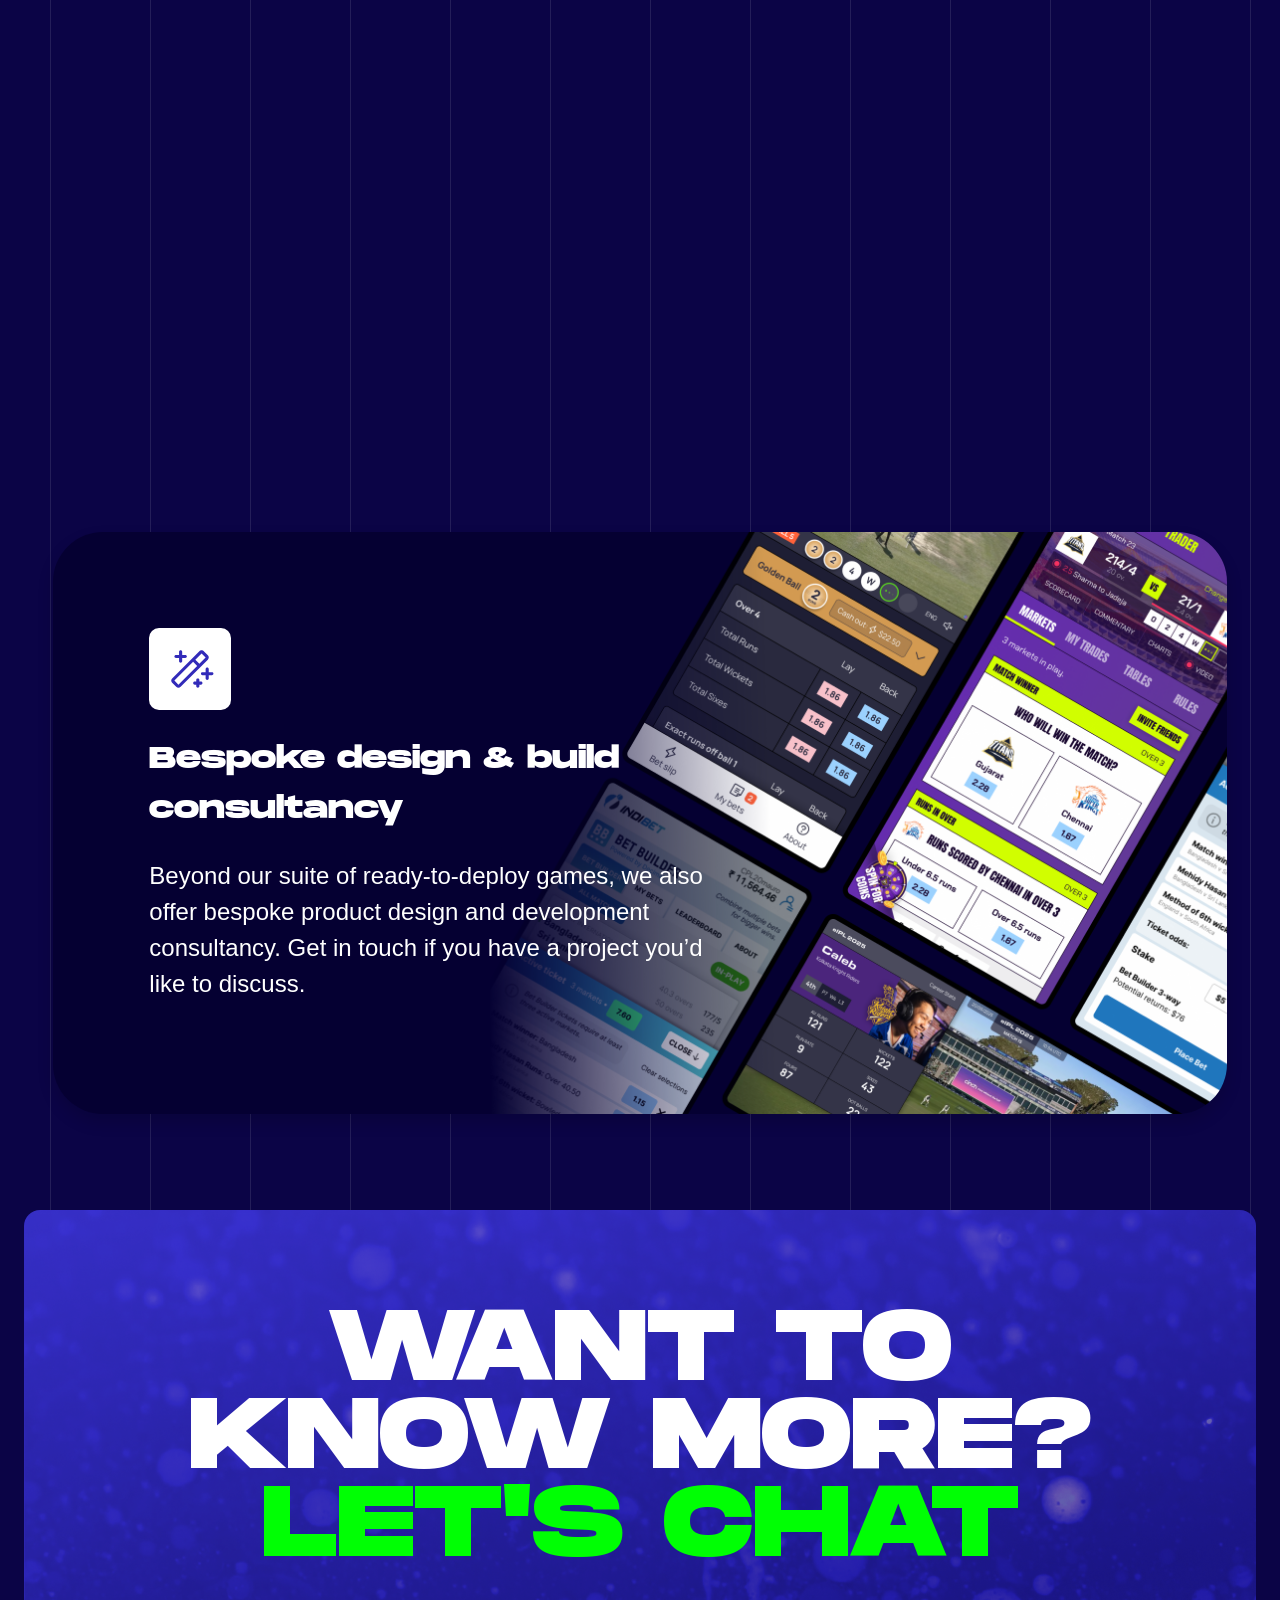
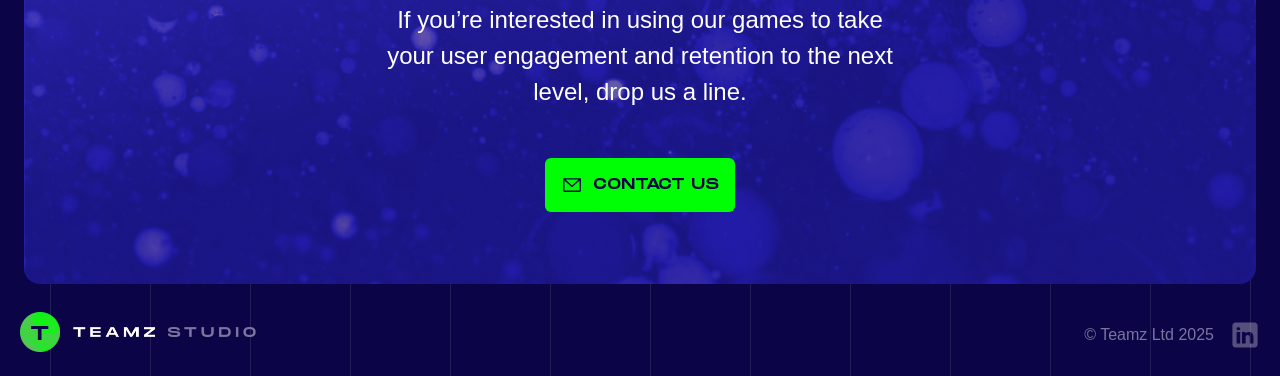
==== commit 7256edff: "bigger images, no shadow" ====
--- a/index.html
+++ b/index.html
@@ -231,13 +231,13 @@
                                         </div>
                                     </div>
                             </div>
-                            <div class="col-12 col-lg-7" data-aos="zoom-out" data-aos-delay="200">
+                            <div class="col-12 m-0 p-0 col-lg-7" data-aos="zoom-out" data-aos-delay="200">
                                 <img src="images/customise/formats.png" class="w-100 mt-0 px-0 px-md-5" style="max-width: 700px"/> 
                             </div>
                         </div>
                         
                         <div class="row my-5 my-lg-0 mx-4 mx-md-0 py-0 py-lg-5 py-xl-0 px-0">
-                            <div class="d-none d-lg-block col-7 text-center" data-aos="zoom-out" data-aos-delay="200">
+                            <div class="d-none d-lg-block col-7 text-center m-0 p-0" data-aos="zoom-out" data-aos-delay="200">
                                 <img src="images/customise/sports.png" class="w-100 px-0 px-md-5" style="max-width: 700px"/> 
                             </div>
                             <div class="col-12 col-lg-5 text-white align-center my-auto p-0">
@@ -264,7 +264,7 @@
                                     </div>
                                 </div>
                             </div>
-                            <div class="d-block d-lg-none col-12 text-center" data-aos="zoom-out" data-aos-delay="200">
+                            <div class="d-block d-lg-none col-12 text-center m-0 p-0" data-aos="zoom-out" data-aos-delay="200">
                                 <img src="images/customise/sports.png" class="w-100 mt-3 mt-lg-0 px-0 px-md-5" style="max-width: 700px"/> 
                             </div>
                         </div>
@@ -274,13 +274,13 @@
                                 <h3 class="brand-font-bold mb-3">End-to-end <span>branded</span></h3>
                                 <p class="pe-0">Every part of the user journey is tailored to your brand, from the games themselves to email templates and marketing assets, ensuring a seamless brand experience.</p>
                             </div>
-                            <div class="col-12 col-lg-7" data-aos="zoom-out" data-aos-delay="200">
+                            <div class="col-12 col-lg-7 m-0 p-0" data-aos="zoom-out" data-aos-delay="200">
                                 <img src="images/customise/branded.png" class="w-100 mt-0 mt-lg-0 px-0 px-md-5" style="max-width: 700px"/> 
                             </div>
                         </div>
                         
                         <div class="row my-5 my-lg-0 mx-4 mx-md-0 py-0 py-lg-5 py-xl-0 px-0">
-                            <div class="d-none d-lg-block col-7 text-center" data-aos="zoom-out" data-aos-delay="200">
+                            <div class="d-none d-lg-block col-7 text-center m-0 p-0" data-aos="zoom-out" data-aos-delay="200">
                                 <img src="images/customise/occasions.png" class="w-100 px-0 px-md-5" style="max-width: 700px"/> 
                             </div>
                             <div class="col-12 col-lg-5 text-white align-center my-auto p-0">
@@ -303,8 +303,8 @@
                                     </div>
                                 </div>
                             </div>
-                            <div class="d-block d-lg-none col-12 text-center" data-aos="zoom-out" data-aos-delay="200">
-                                <img src="images/customise/occasions.png" class="w-100 mt-0 mt-lg-0 px-0 px-md-5" style="max-width: 700px"/> 
+                            <div class="d-block d-lg-none col-12 text-center m-0 p-0" data-aos="zoom-out" data-aos-delay="200">
+                                <img src="images/customise/occasions.png" class="w-100 mt-3 mt-lg-0 px-0 px-md-5" style="max-width: 700px"/> 
                             </div>
                         </div>
                         
@@ -313,7 +313,7 @@
                                 <h3 class="brand-font-bold mb-3"><span>Seamless integration</span> with your ecosystem</h3>
                                 <p class="pe-0">Easily embed your existing content, ads and affiliate media directly into the game, and seamlessly hand-off to your ecosystem.</p>
                             </div>
-                            <div class="col-12 col-lg-7" data-aos="zoom-out" data-aos-delay="200">
+                            <div class="col-12 col-lg-7 m-0 p-0" data-aos="zoom-out" data-aos-delay="200">
                                 <img src="images/customise/integration.png" class="w-100 mt-0 mt-lg-0 px-0 px-md-5" style="max-width: 700px"/> 
                             </div>
                         </div>
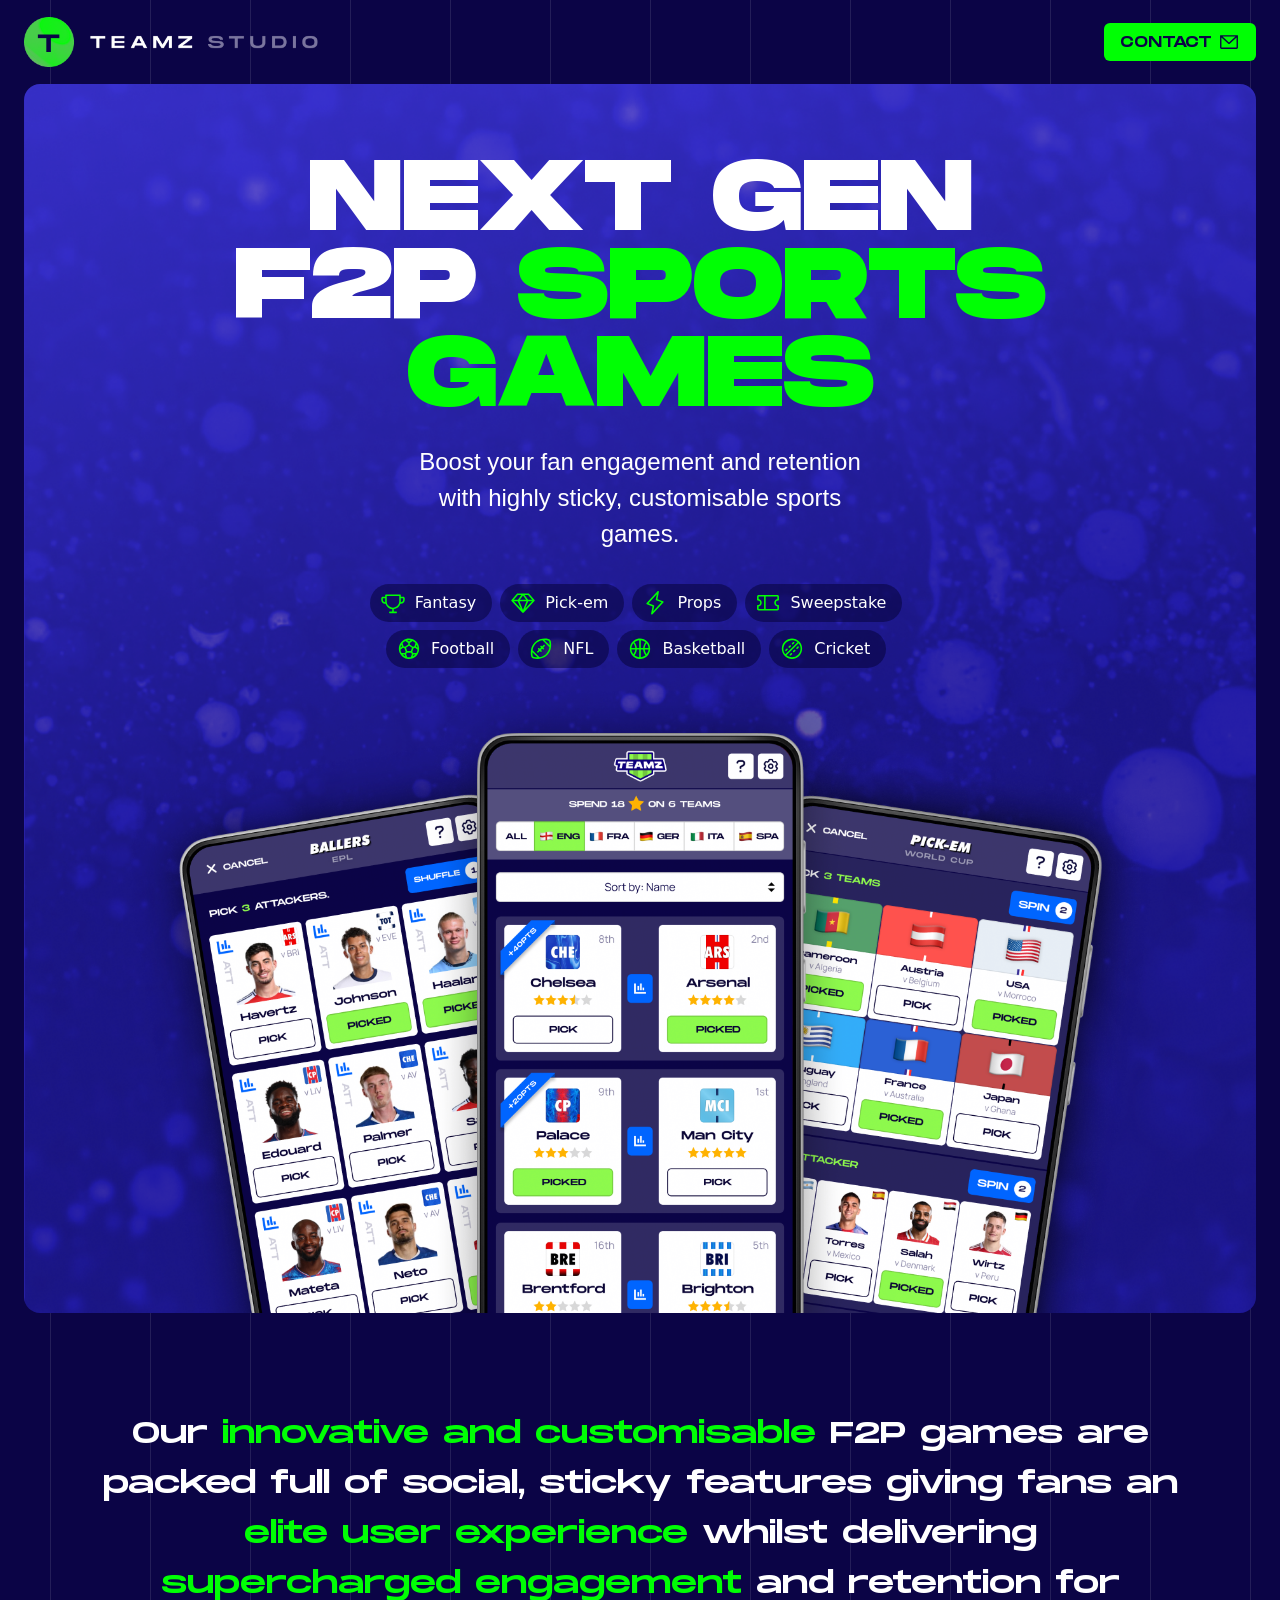
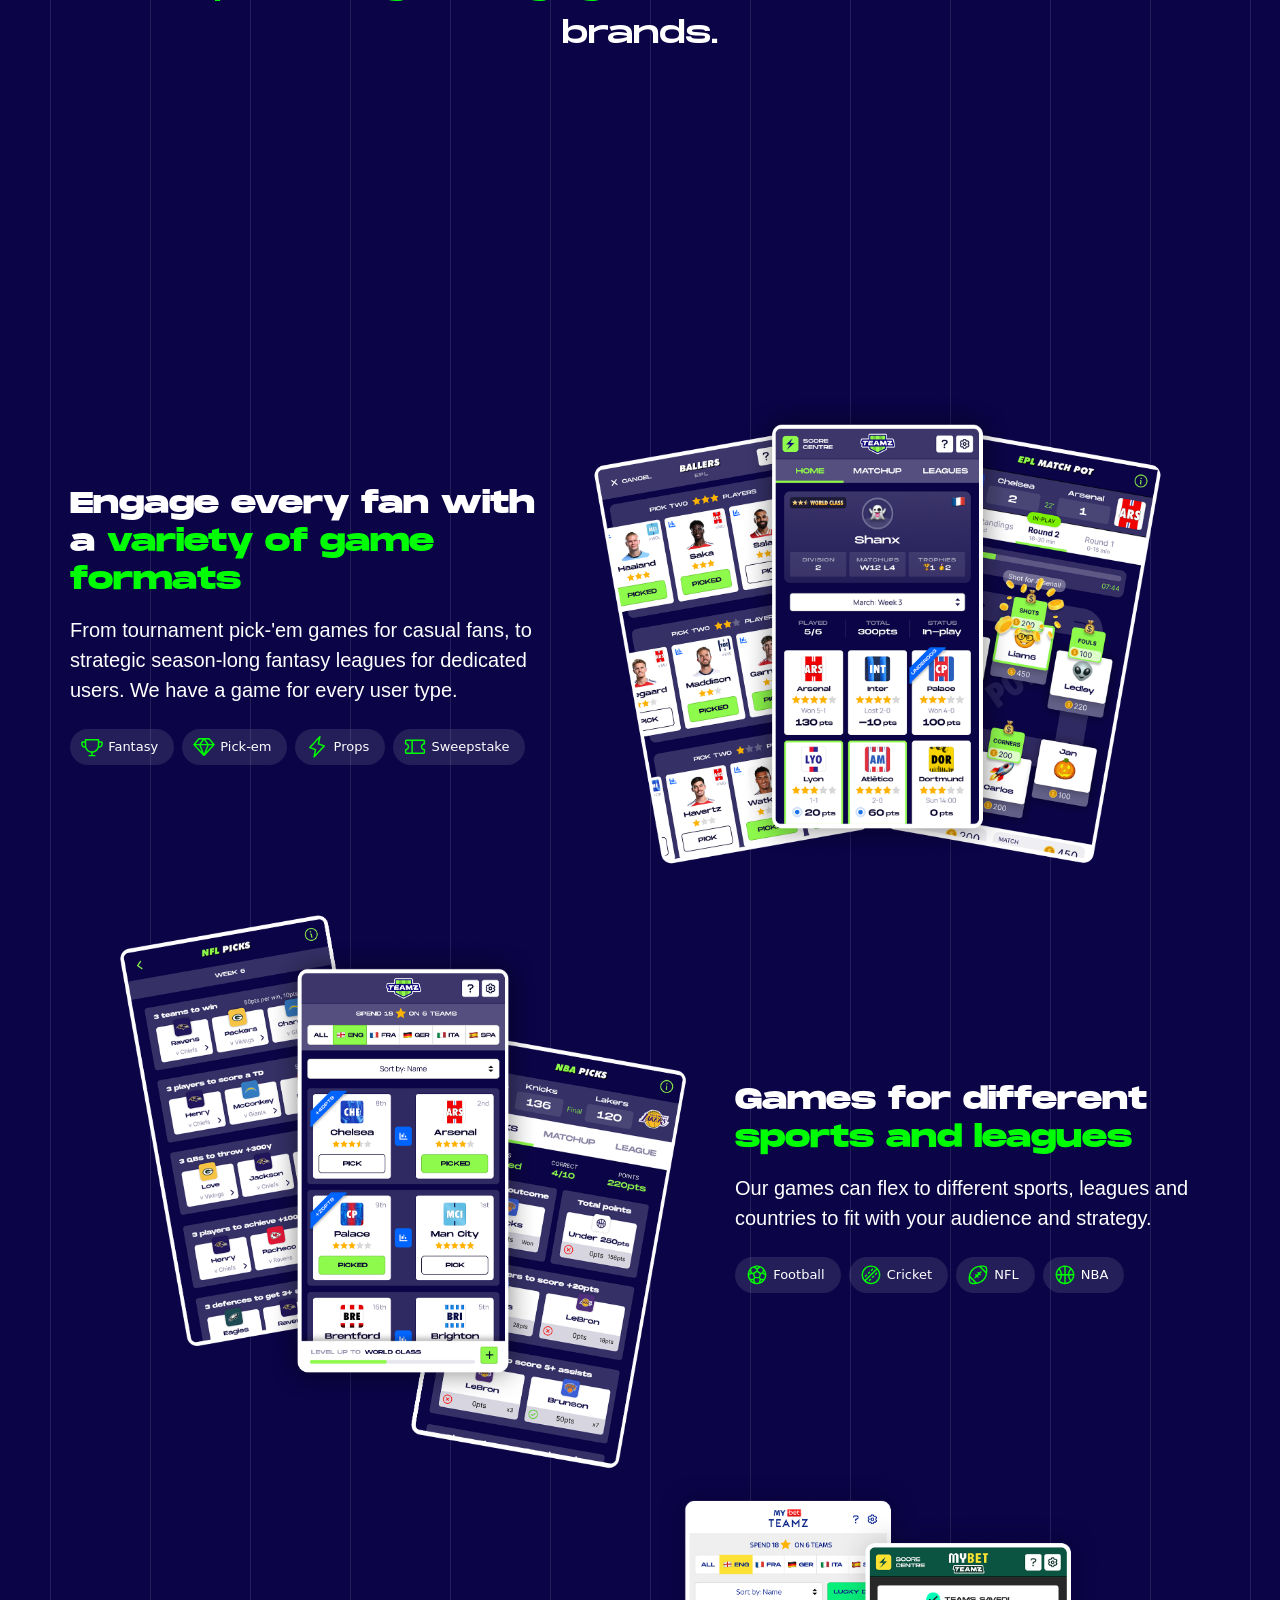
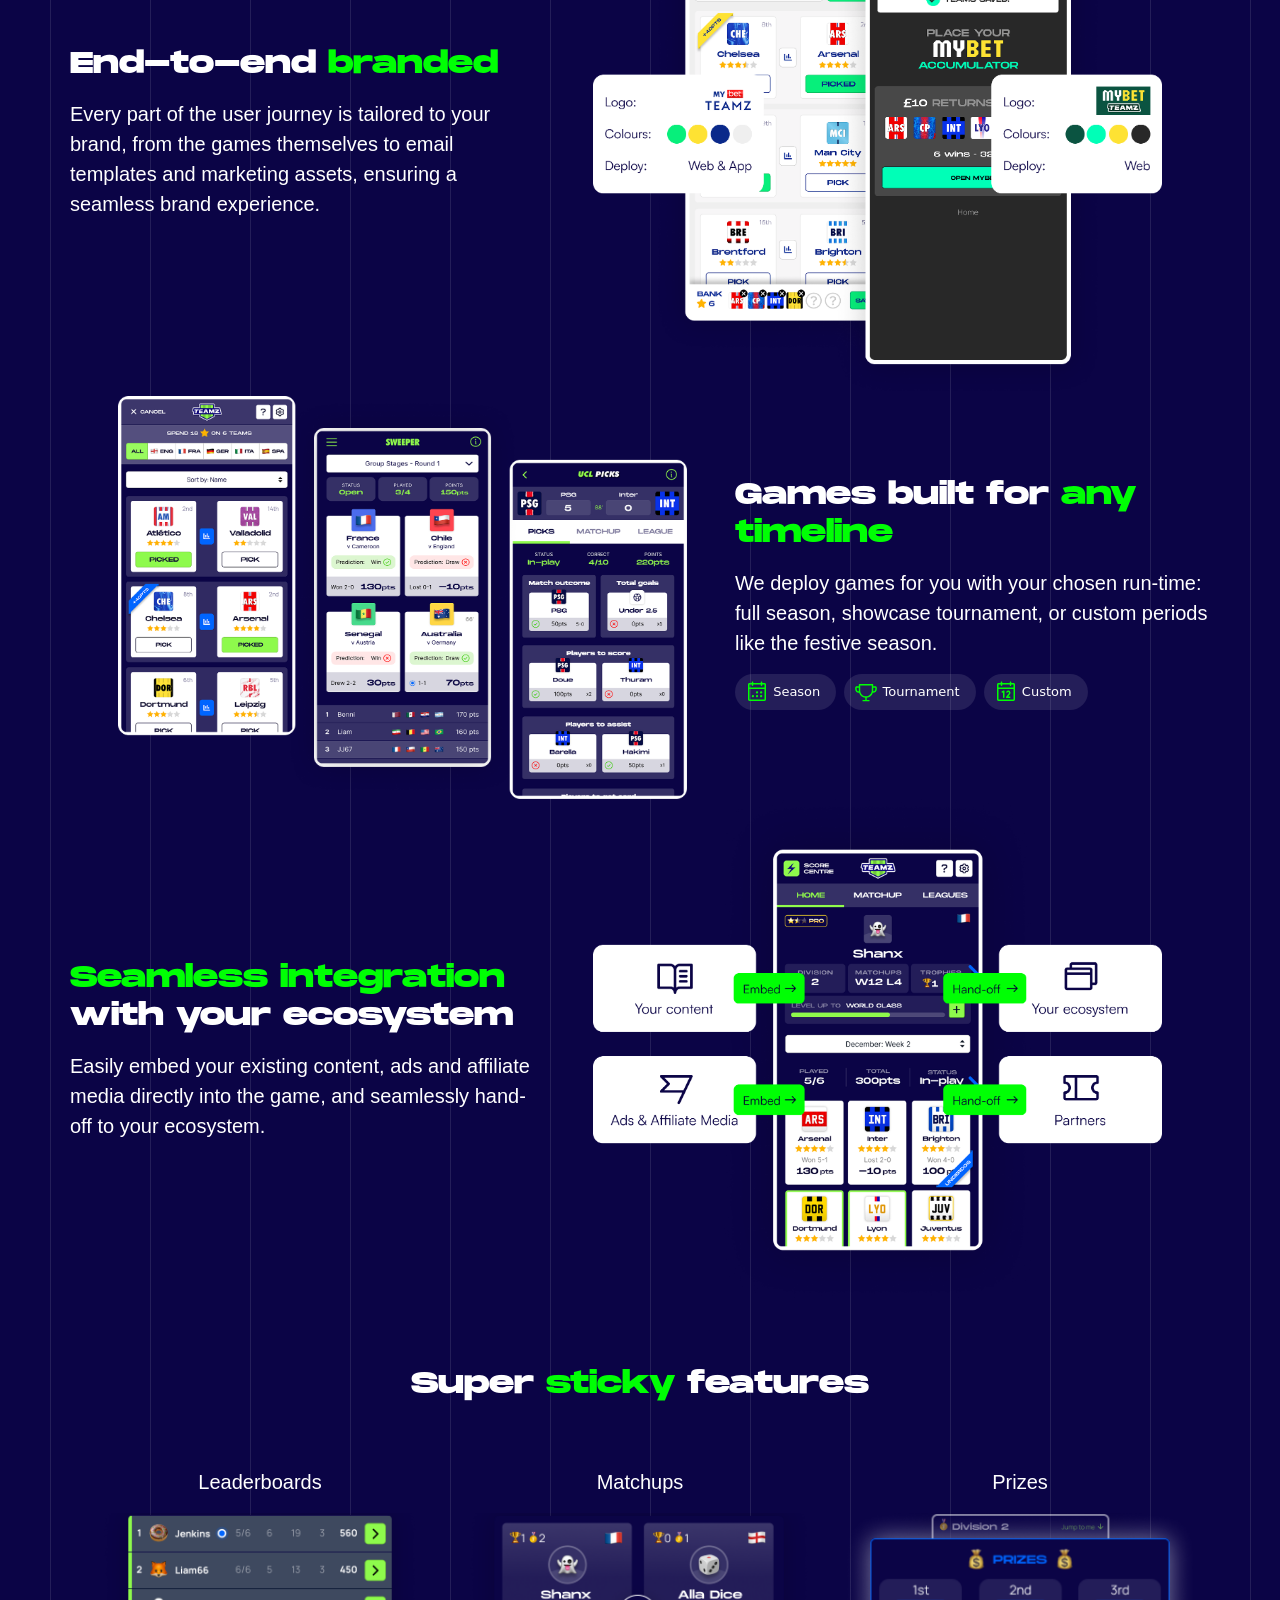
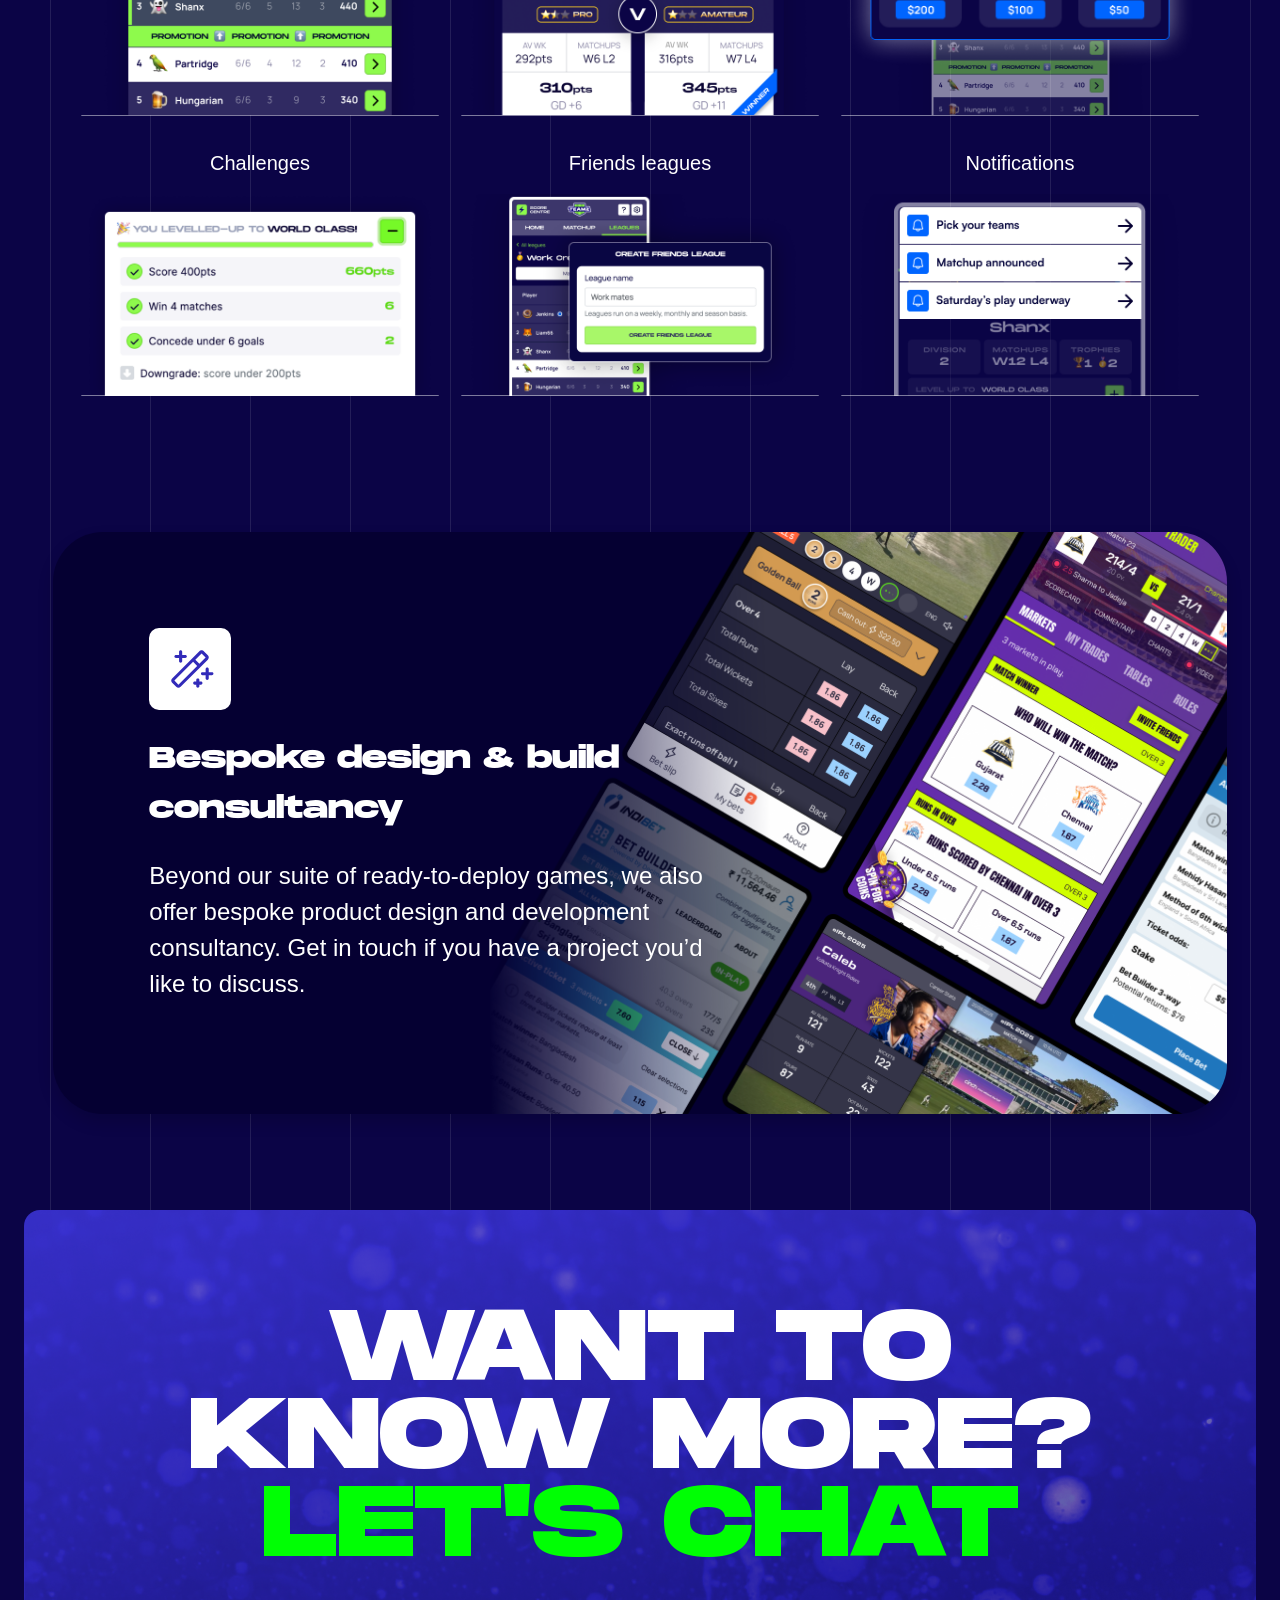
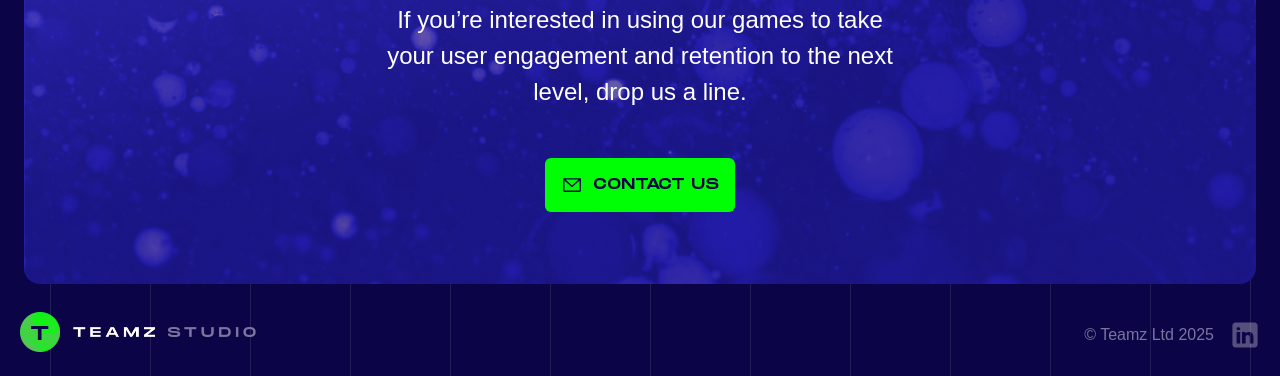
==== commit bcf9b1ef: "btm block zoom" ====
--- a/index.html
+++ b/index.html
@@ -368,7 +368,7 @@
              
 
         <footer class="rounded-4 m-0 py-0 py-sm-2 pt-lg-4 pb-md-0 px-0">
-            <div id="light-grad" class="row rounded-4 mx-4 py-5 px-0">
+            <div id="light-grad" class="row rounded-4 mx-4 py-5 px-0" data-aos="zoom-out" data-aos-delay="200">
                 
                     <div class="col d-none d-md-block"></div>
                     <div class="col-12 col-lg-11 col-xl-10 text-center mt-0 mb-3 mb-lg-0 mx-0 py-0 px-3 px-md-5 px-lg-0">
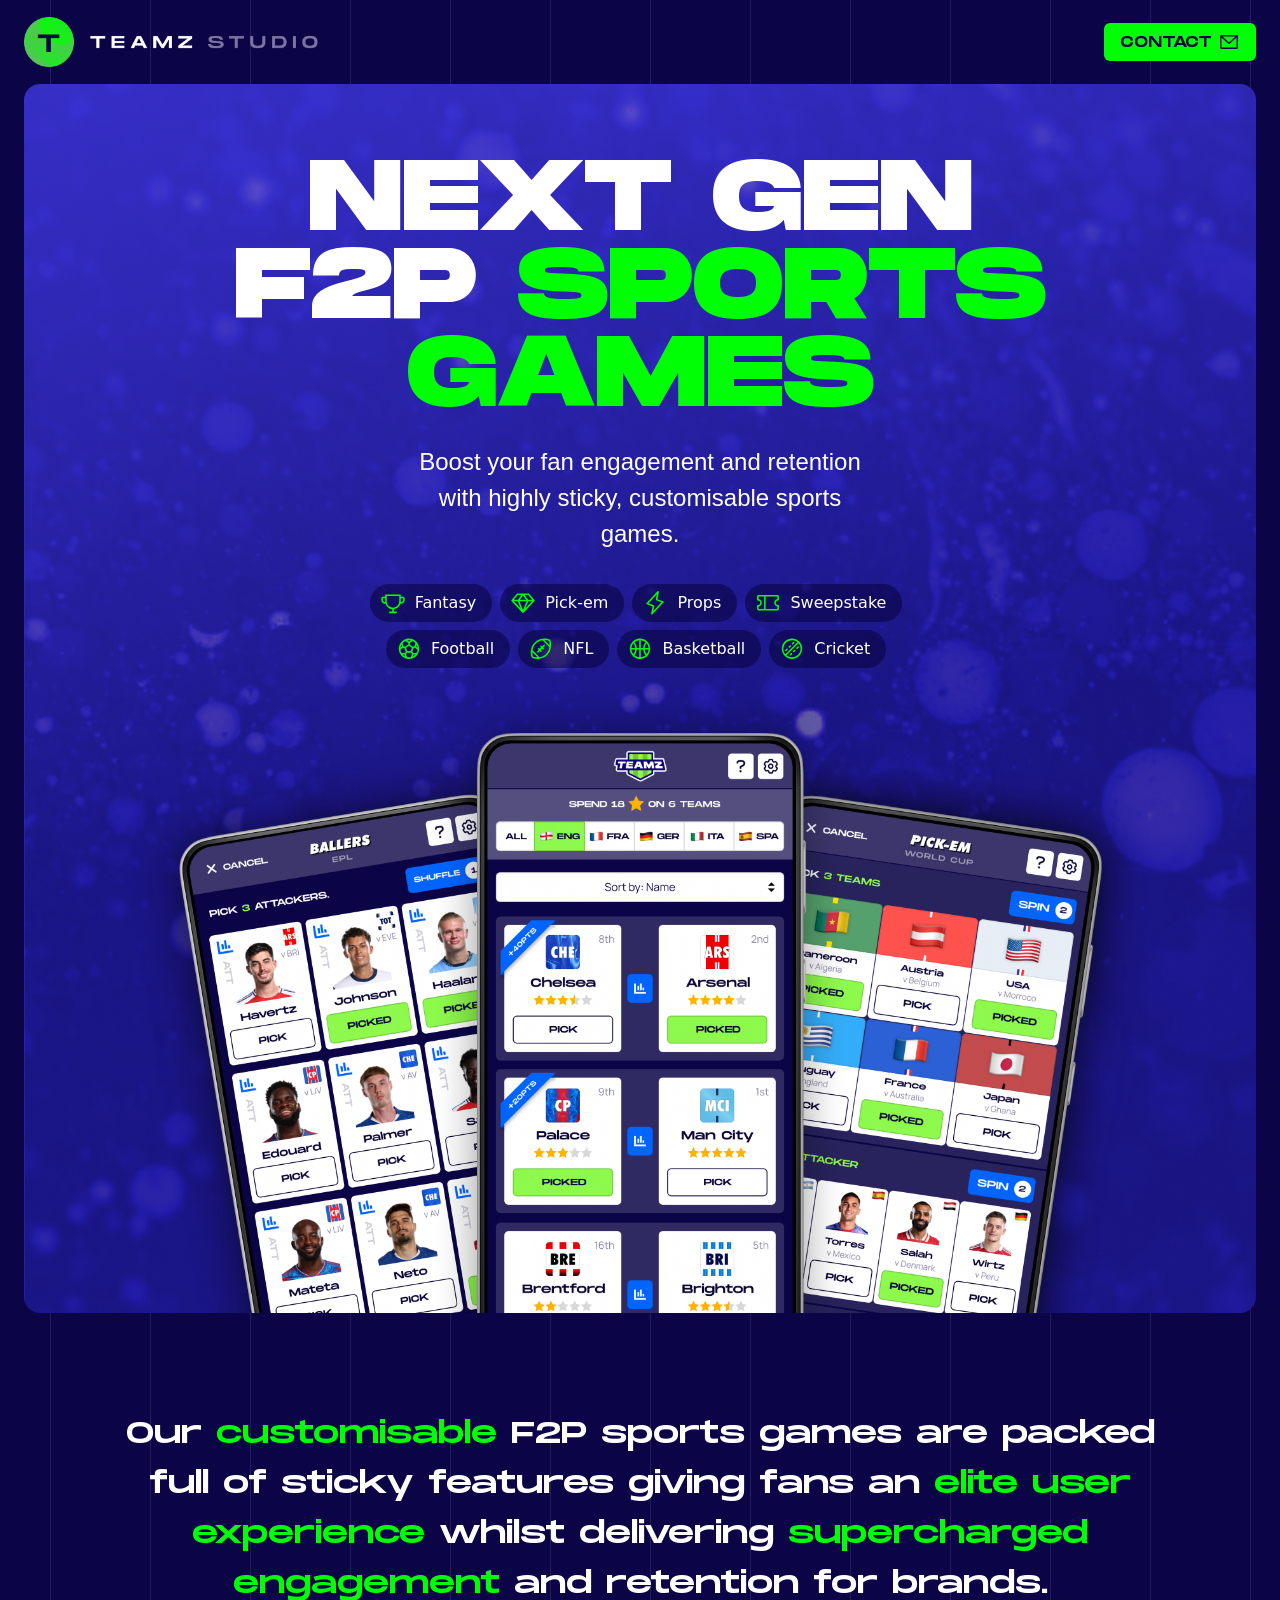
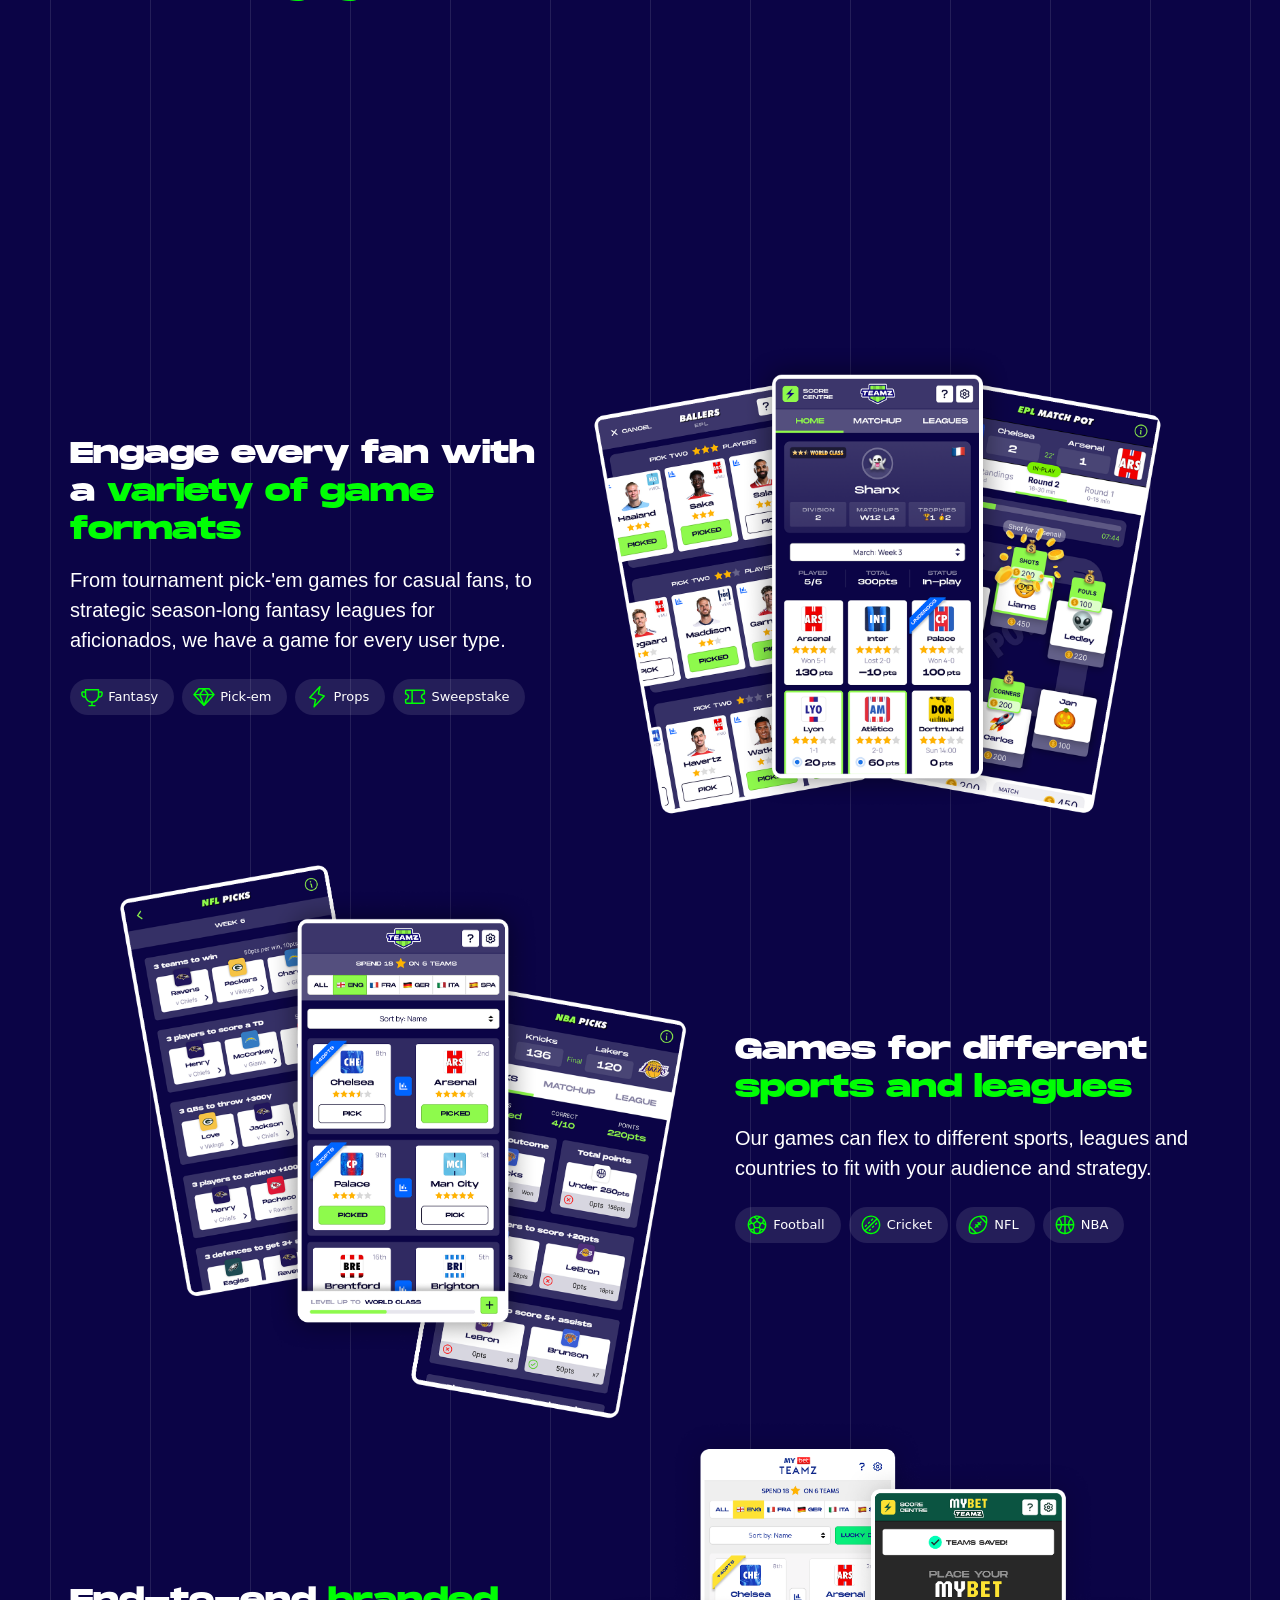
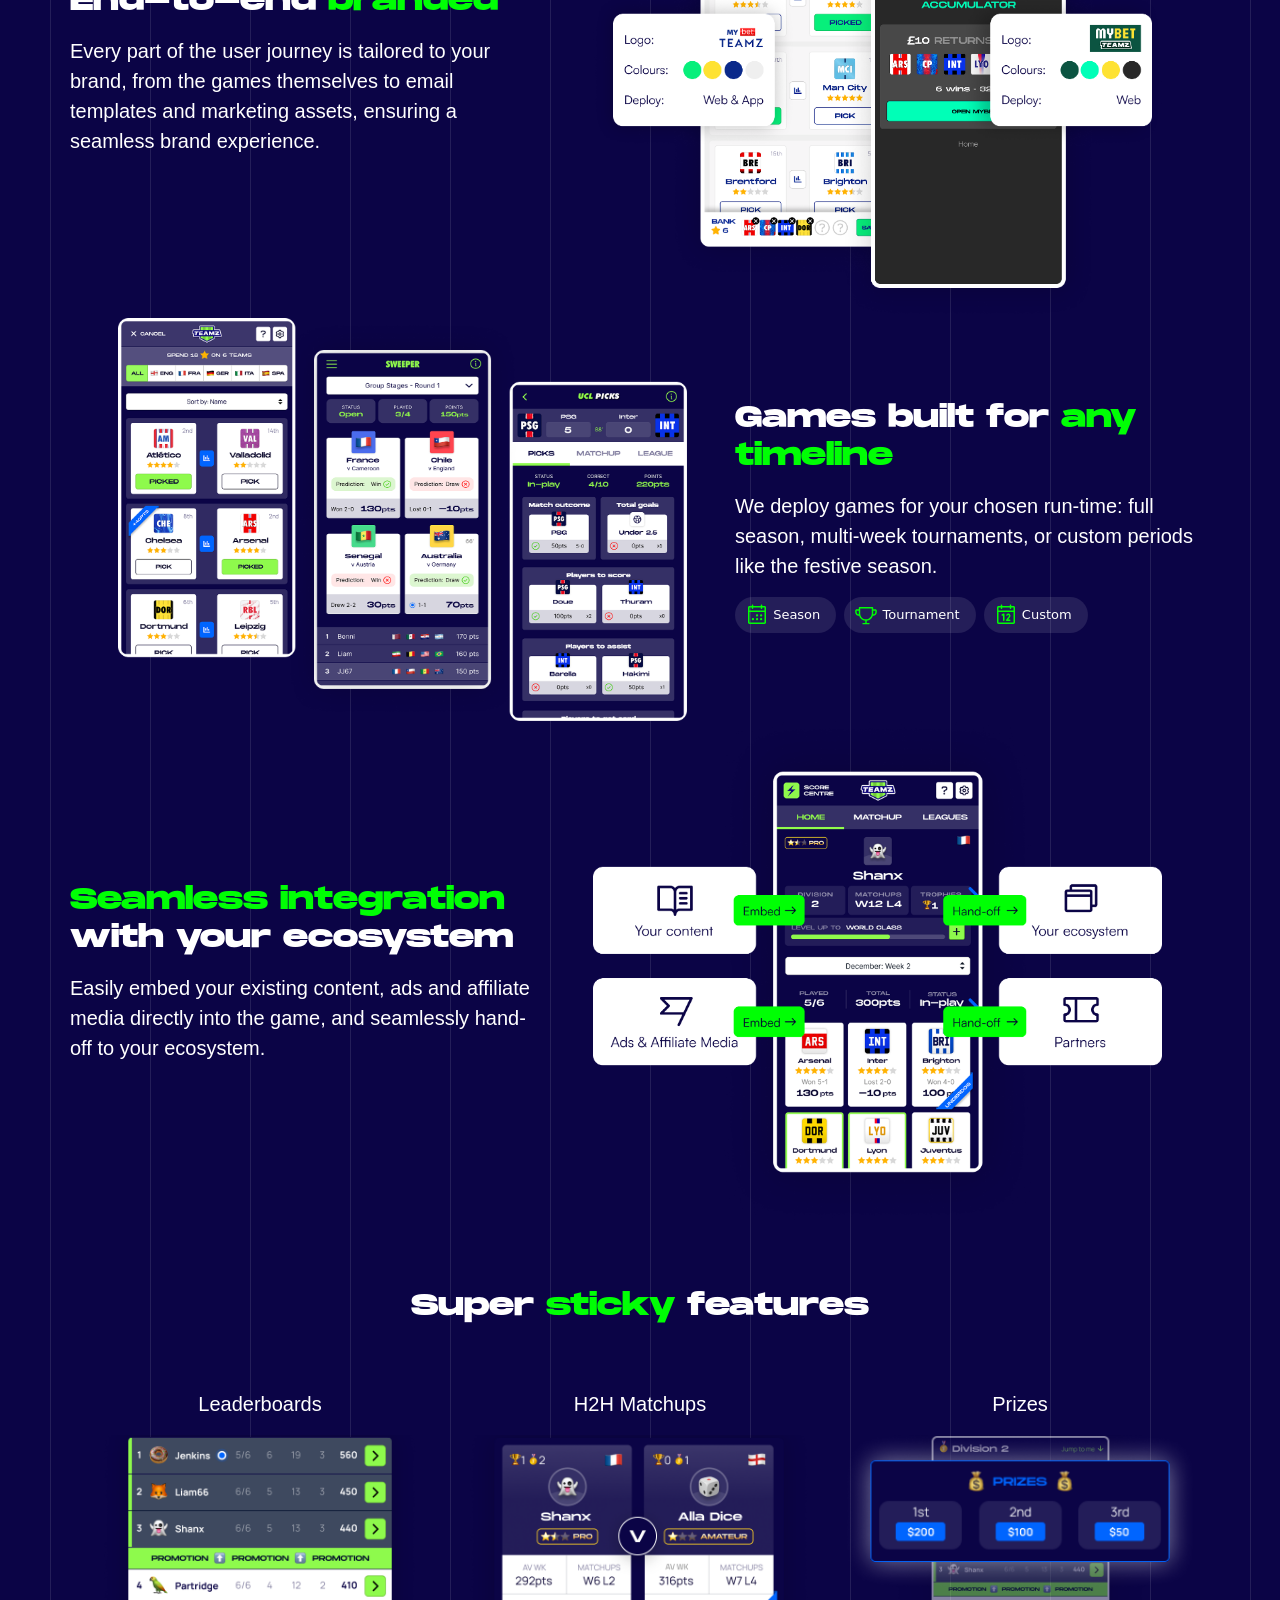
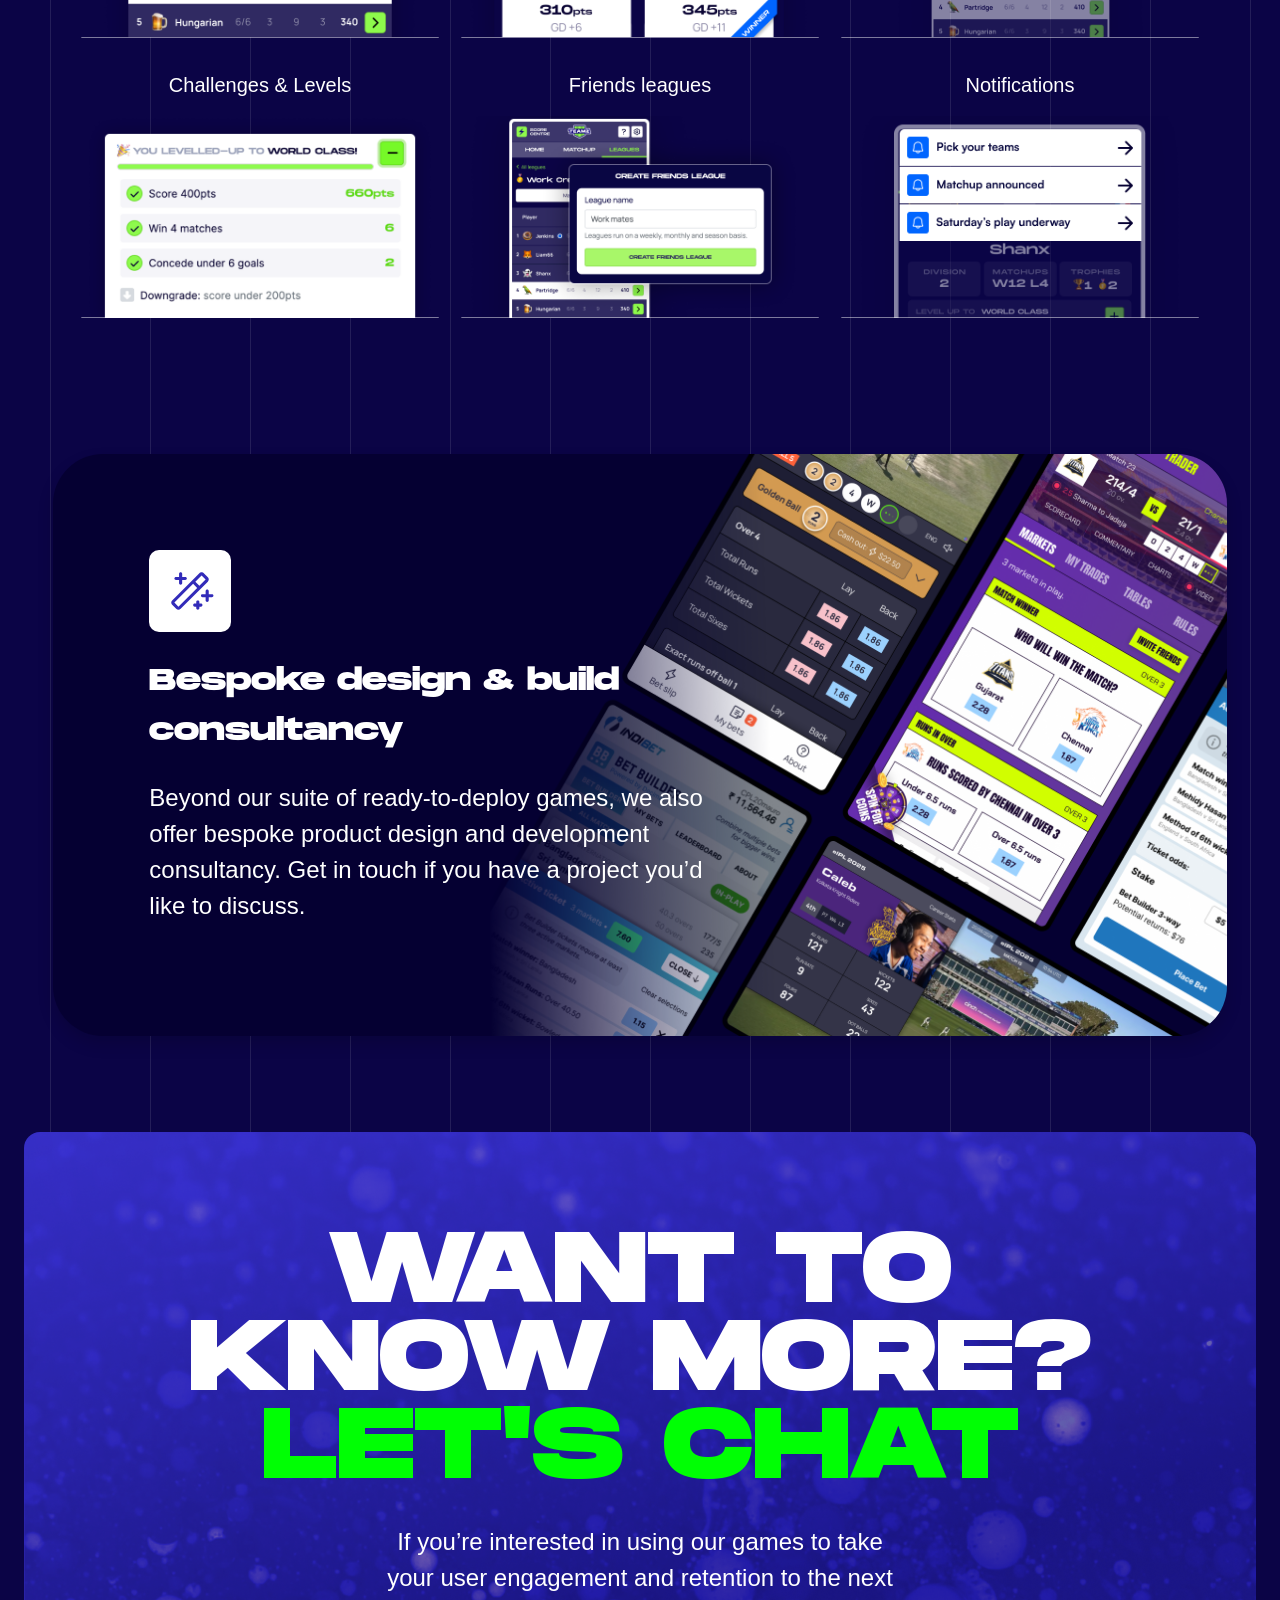
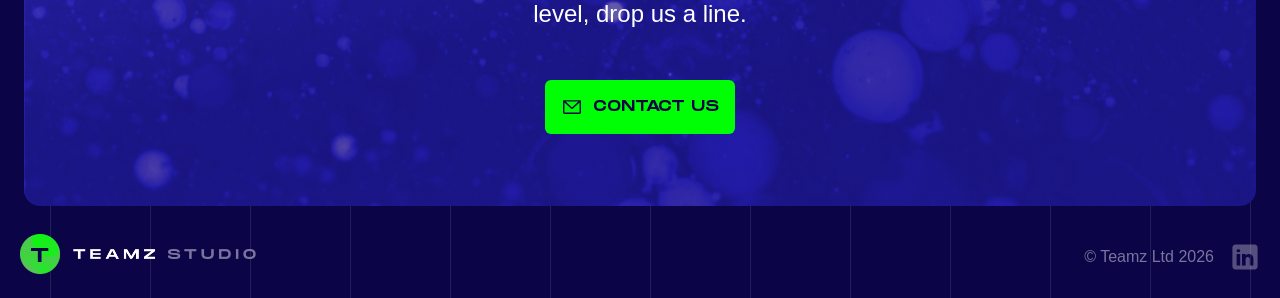
==== commit e9a822ab: "feb 2026 content tweaks" ====
--- a/index.html
+++ b/index.html
@@ -157,28 +157,28 @@
                 <div class="mt-0 mx-0 py-4 py-sm-5">
                     <div class="container features mx-auto py-0 px-2 px-md-0">
 
-                        <h2 class="text-center text-white pullout brand-font-regular mt-3 mt-lg-3 mt-xl-5 mb-4 mx-2 py-0 px-3 px-sm-2 px-lg-4 px-xl-4">Our <span>innovative and customisable</span> F2P games are packed full of social, sticky features giving fans an <span>elite user experience</span> whilst delivering <span>supercharged engagement</span> and retention for brands.</h2>
+                        <h2 class="text-center text-white pullout brand-font-regular mt-3 mt-lg-3 mt-xl-5 mb-4 mx-2 py-0 px-3 px-sm-2 px-lg-4 px-xl-4">Our <span>customisable</span> F2P sports games are packed full of sticky features giving fans an <span>elite user experience</span> whilst delivering <span>supercharged engagement</span> and retention for brands.</h2>
                         
                         <div class="row d-flex my-4 my-md-5 mx-4 mx-md-0 mx-lg-0 pt-0 pb-4 px-0">
                             
                             <div class="col-6 col-md-4 col-xl-2 p-1">
                                 <div class="tile rounded-4 pt-3 pb-1 pb-md-3 px-2" data-aos="flip-up" data-aos-delay="0">
                                     <img src="images/icons/diamond-dark.svg" style="width: 40px;">
-                                    <h4 class="mt-1">Strategic gameplay</h4>
-                                    <p class="px-2 px-md-3">Like fantasy sports with less hassle and less admin.</p>
+                                    <h4 class="mt-1">Next Gen Sports Games</h4>
+                                    <p class="px-2 px-md-3">Light-touch fantasy & pick-em games.</p>
                                 </div>
                             </div>
                             <div class="col-6 col-md-4 col-xl-2 p-1">
                                 <div class="tile rounded-4 pt-3 pb-1 pb-md-3 px-2" data-aos="flip-up" data-aos-delay="100">
                                     <img src="images/icons/electric-dark.svg" style="width: 40px;">
                                     <h4 class="mt-1">Elite UX</h4>
-                                    <p class="px-3">Quick and easy picking and packed full of sticky features.</p>
+                                    <p class="px-3">Easy to play and packed full of sticky features.</p>
                                 </div>
                             </div>
                             <div class="col-6 col-md-4 col-xl-2 p-1">
                                 <div class="tile rounded-4 pt-3 pb-1 pb-md-3 px-2" data-aos="flip-up" data-aos-delay="300">
                                     <img src="images/icons/chart-dark.svg" style="width: 40px;">
-                                    <h4 class="mt-1">Engagement boost</h4>
+                                    <h4 class="mt-1">Engagement boosted</h4>
                                     <p class="px-3">↑ sessions <br>↑ session-time <br>↑ repeat visits</p>
                                 </div>
                             </div>
@@ -193,7 +193,7 @@
                                 <div class="tile rounded-4 pt-3 pb-1 pb-md-3 px-2" data-aos="flip-up" data-aos-delay="500">
                                     <img src="images/icons/star-sparkle-dark.svg" style="width: 40px;">
                                     <h4 class="mt-1">Monetisation</h4>
-                                    <p class="px-3">Potential for ads, affiliate, sponsorship, paid leagues.</p>
+                                    <p class="px-3">Deploy ads, affiliate, sponsorship, paid leagues.</p>
                                 </div>
                             </div>
                             <div class="col-6 col-md-4 col-xl-2 p-1">
@@ -209,7 +209,7 @@
                         <div class="row my-5 my-lg-5 mx-4 mx-md-0 py-0 py-lg-5 py-xl-0 px-0">
                             <div class="col-12 col-lg-5 text-white align-center my-auto p-0">
                                 <h3 class="brand-font-bold mb-3">Engage every fan with a <span>variety of game formats</span></h3>
-                                <p class="mb-4 pe-0">From tournament pick-'em games for casual fans, to strategic season-long fantasy leagues for dedicated users. We have a game for every user type.</p>
+                                <p class="mb-4 pe-0">From tournament pick-'em games for casual fans, to strategic season-long fantasy leagues for aficionados, we have a game for every user type.</p>
                                     <div class="col my-0 p-0">
                                         <div class="row d-flex mt-3 mb-0 mx-0">
                                             <div class="meta-tag-small mb-2 me-2" data-aos="zoom-out" data-aos-delay="0">
@@ -285,7 +285,7 @@
                             </div>
                             <div class="col-12 col-lg-5 text-white align-center my-auto p-0">
                                 <h3 class="brand-font-bold mb-3">Games built for <span>any timeline</span></h3>
-                                <p class="pe-0">We deploy games for you with your chosen run-time: full season, showcase tournament, or custom periods like the festive season.</p>
+                                <p class="pe-0">We deploy games for your chosen run-time: full season, multi-week  tournaments, or custom periods like the festive season.</p>
                                 <div class="col my-0 p-0">
                                     <div class="row d-flex mt-3 mb-0 mx-0">
                                         <div class="meta-tag-small mb-2 me-2" data-aos="zoom-out" data-aos-delay="0">
@@ -327,7 +327,7 @@
                                         <img src="images/features/leaderboards.png" class="w-100">
                                     </div>
                                     <div class="col-6 col-lg-4 my-3 px-0" data-aos="zoom-out" data-aos-delay="50">
-                                        <p class="mb-3">Matchups</p>
+                                        <p class="mb-3">H2H Matchups</p>
                                         <img src="images/features/matchups.png" class="w-100">
                                     </div>
                                     <div class="col-6 col-lg-4 my-3 px-0" data-aos="zoom-out" data-aos-delay="100">
@@ -335,7 +335,7 @@
                                         <img src="images/features/prizes.png" class="w-100">
                                     </div>
                                     <div class="col-6 col-lg-4 my-3 px-0" data-aos="zoom-out" data-aos-delay="150">
-                                        <p class="mb-3">Challenges</p>
+                                        <p class="mb-3">Challenges & Levels</p>
                                         <img src="images/features/challenges.png" class="w-100">
                                     </div>
                                     <div class="col-6 col-lg-4 mt-3 px-0" data-aos="zoom-out" data-aos-delay="200">
@@ -368,9 +368,9 @@
              
 
         <footer class="rounded-4 m-0 py-0 py-sm-2 pt-lg-4 pb-md-0 px-0">
-            <div id="light-grad" class="row rounded-4 mx-4 py-5 px-0" data-aos="zoom-out" data-aos-delay="200">
+            <div id="light-grad" class="row rounded-4 mx-4 py-5 px-0">
                 
-                    <div class="col d-none d-md-block"></div>
+                    <div class="col d-none d-lg-block"></div>
                     <div class="col-12 col-lg-11 col-xl-10 text-center mt-0 mb-3 mb-lg-0 mx-0 py-0 px-3 px-md-5 px-lg-0">
                         <h1 class="display-1 text-white brand-font-bold text-center text-uppercase mt-0 mt-md-5 mx-5 p-0">Want to know more?<br> <span style="color:#00FF04">Let's chat</span></h1>
                         <div class="row p-0">
@@ -388,7 +388,7 @@
 
                 <div class="row mt-1 mx-0 pt-4 pb-4 px-2" style="border-top-color: #CCCCD2 !important;">
                     <div class="col"><img src="images/logo.png" style="height: 40px" /></div>
-                    <div class="col social text-end mt-2"><p class="d-none d-sm-inline text-end pt-2 pt-md-2 pe-3" style="color: #7A759E !important">© Teamz Ltd 2025</p><a href="https://www.linkedin.com/company/studio-teamz/" target="_blank"><img src="images/linkedin.svg" style="height: 30px"></a></div>
+                    <div class="col social text-end mt-2"><p class="d-none d-sm-inline text-end pt-2 pt-md-2 pe-3" style="color: #7A759E !important">© Teamz Ltd 2026</p><a href="https://www.linkedin.com/company/studio-teamz/" target="_blank"><img src="images/linkedin.svg" style="height: 30px"></a></div>
                 </div>
 
         </footer>
--- a/styles/custom-styles.css
+++ b/styles/custom-styles.css
@@ -55,7 +55,7 @@
          color: #00FF04;
     }
     .tile {
-        background-color: #00FF04;
+        background-color: #FFFFFF;
         text-align: center;
         h4 {
             color: #02021C !important;
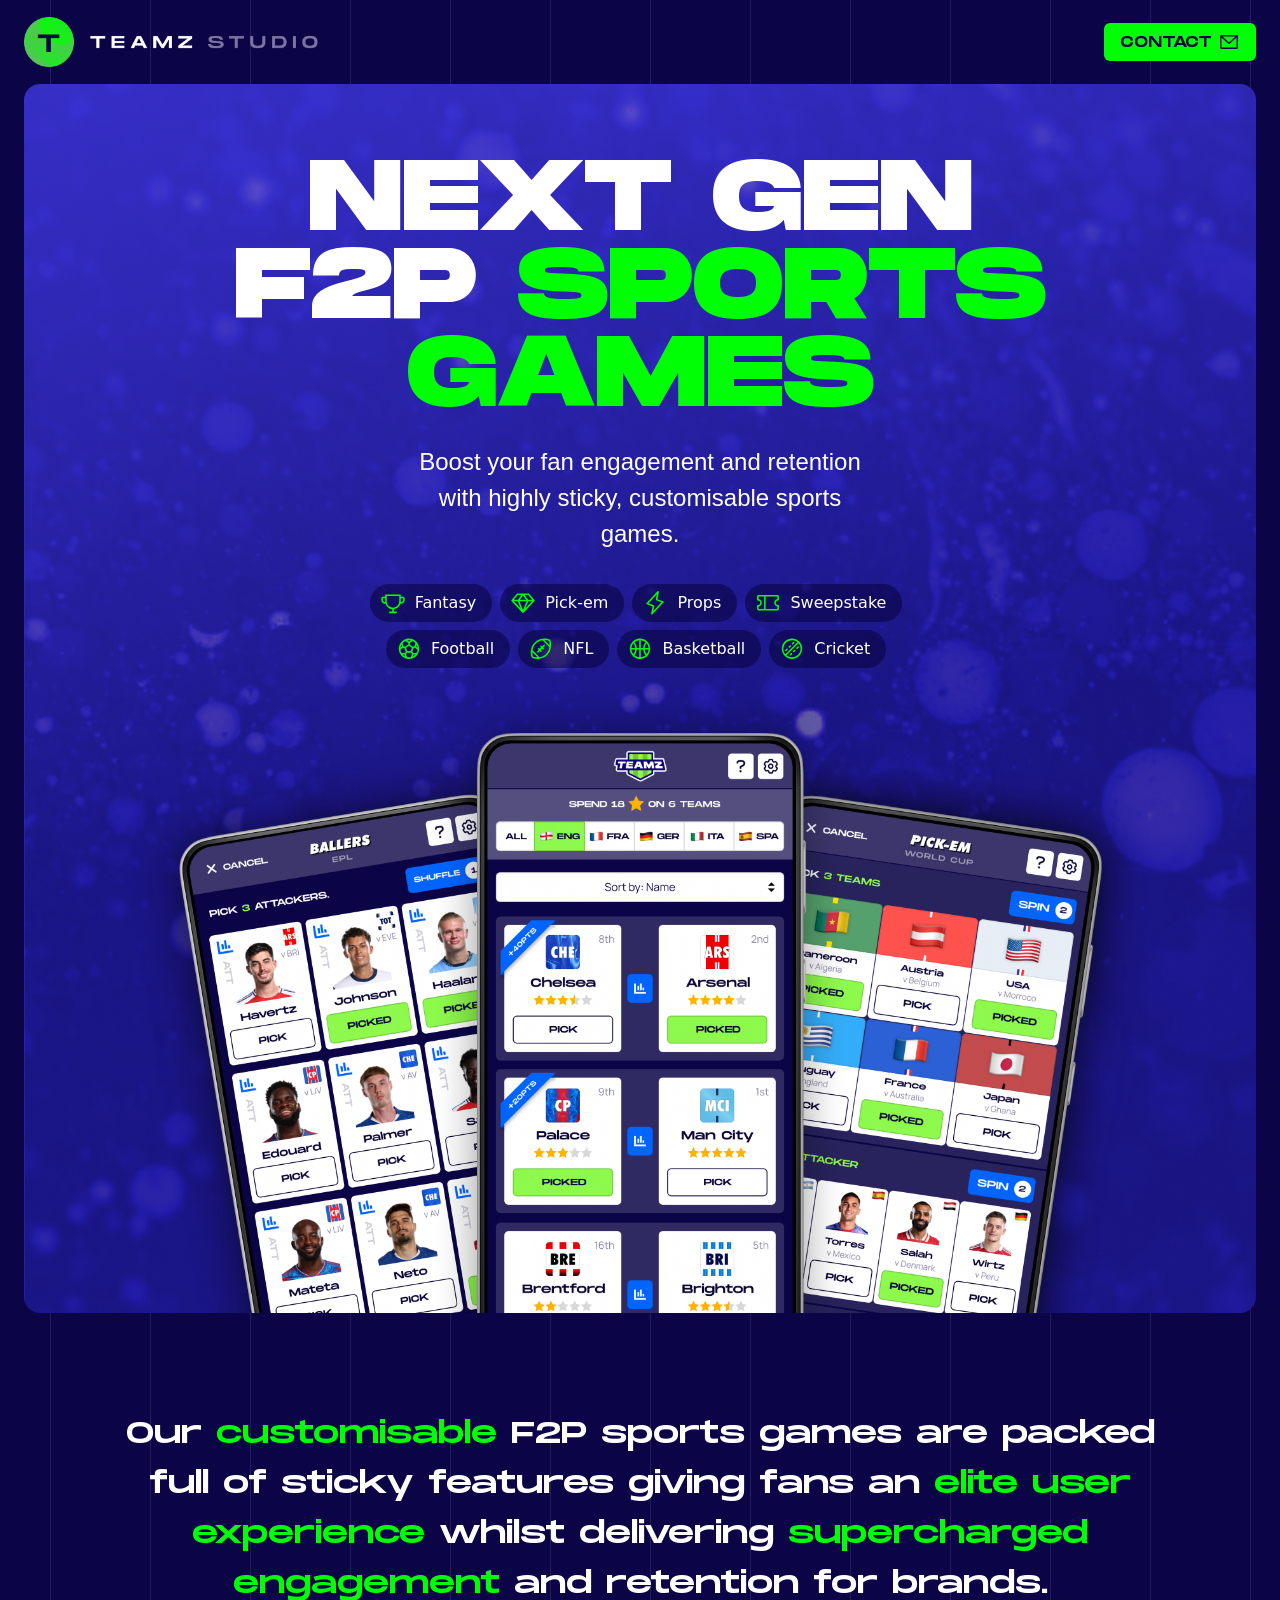
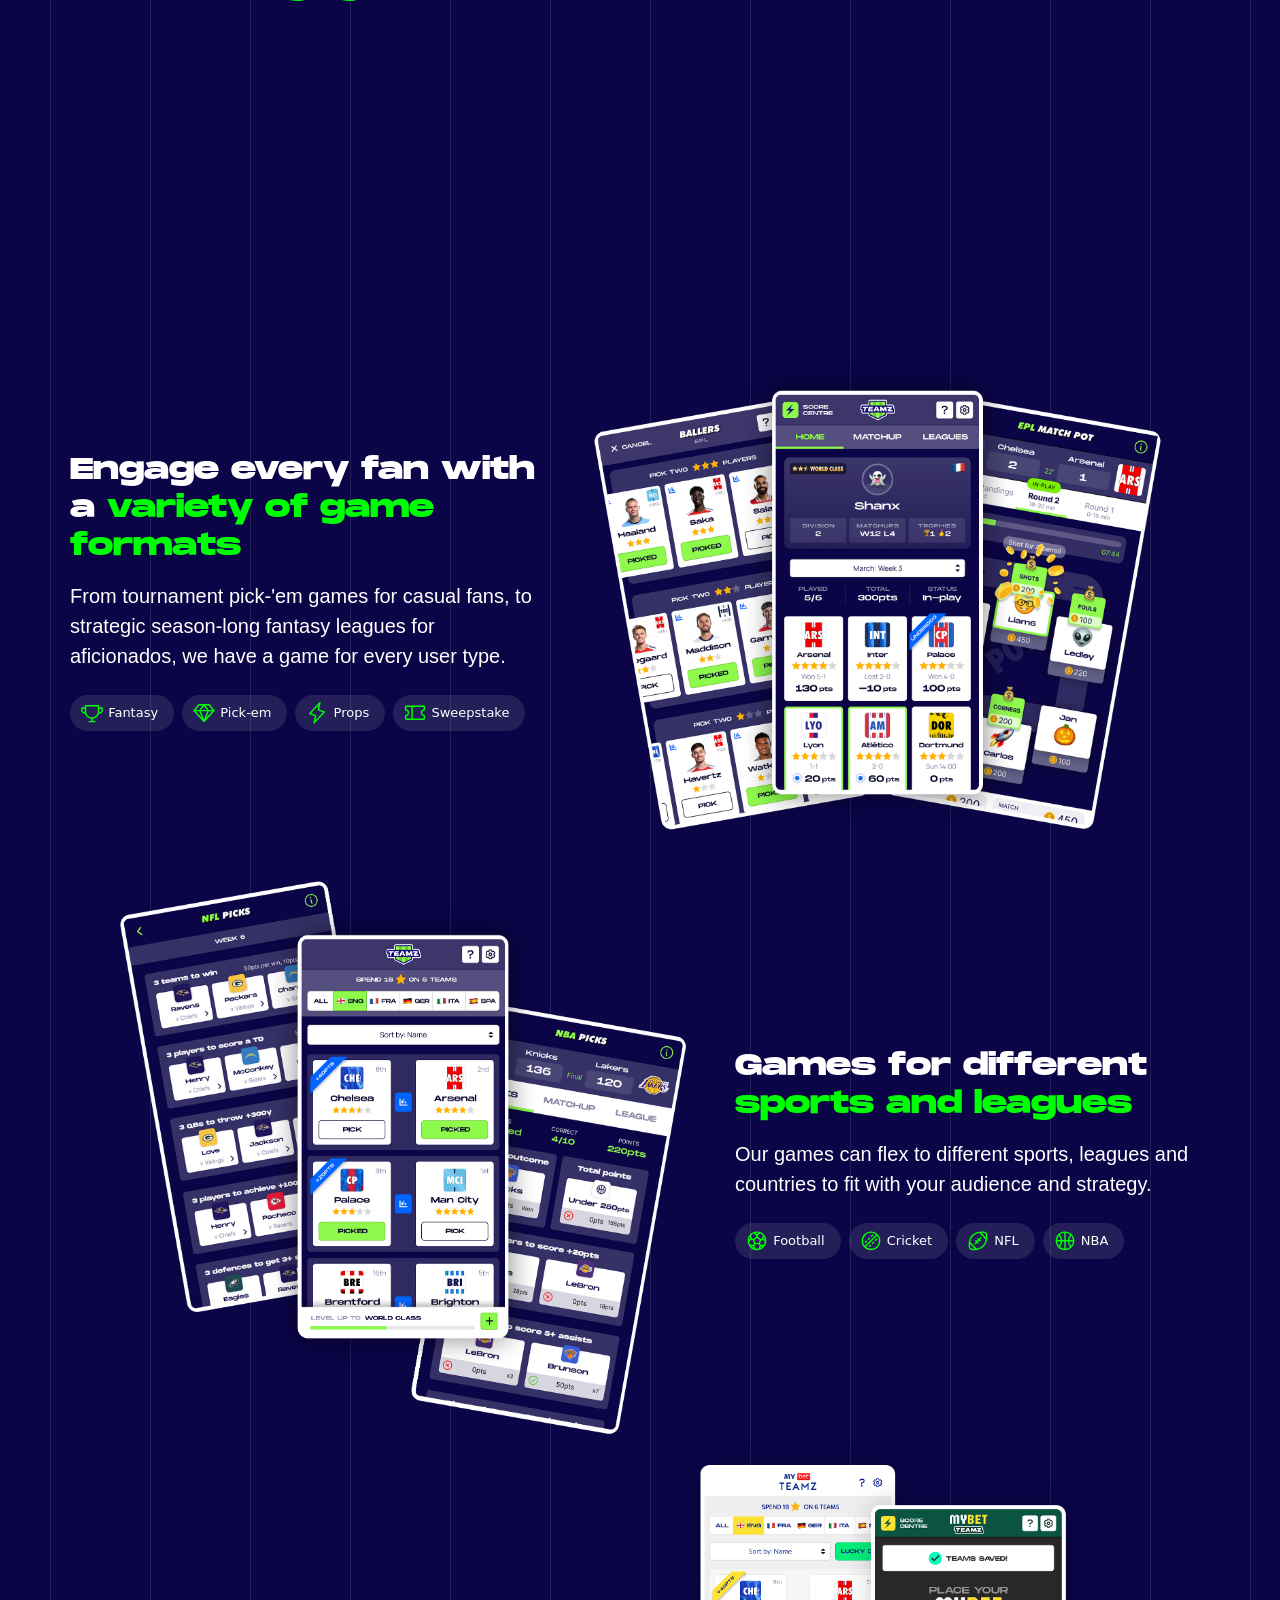
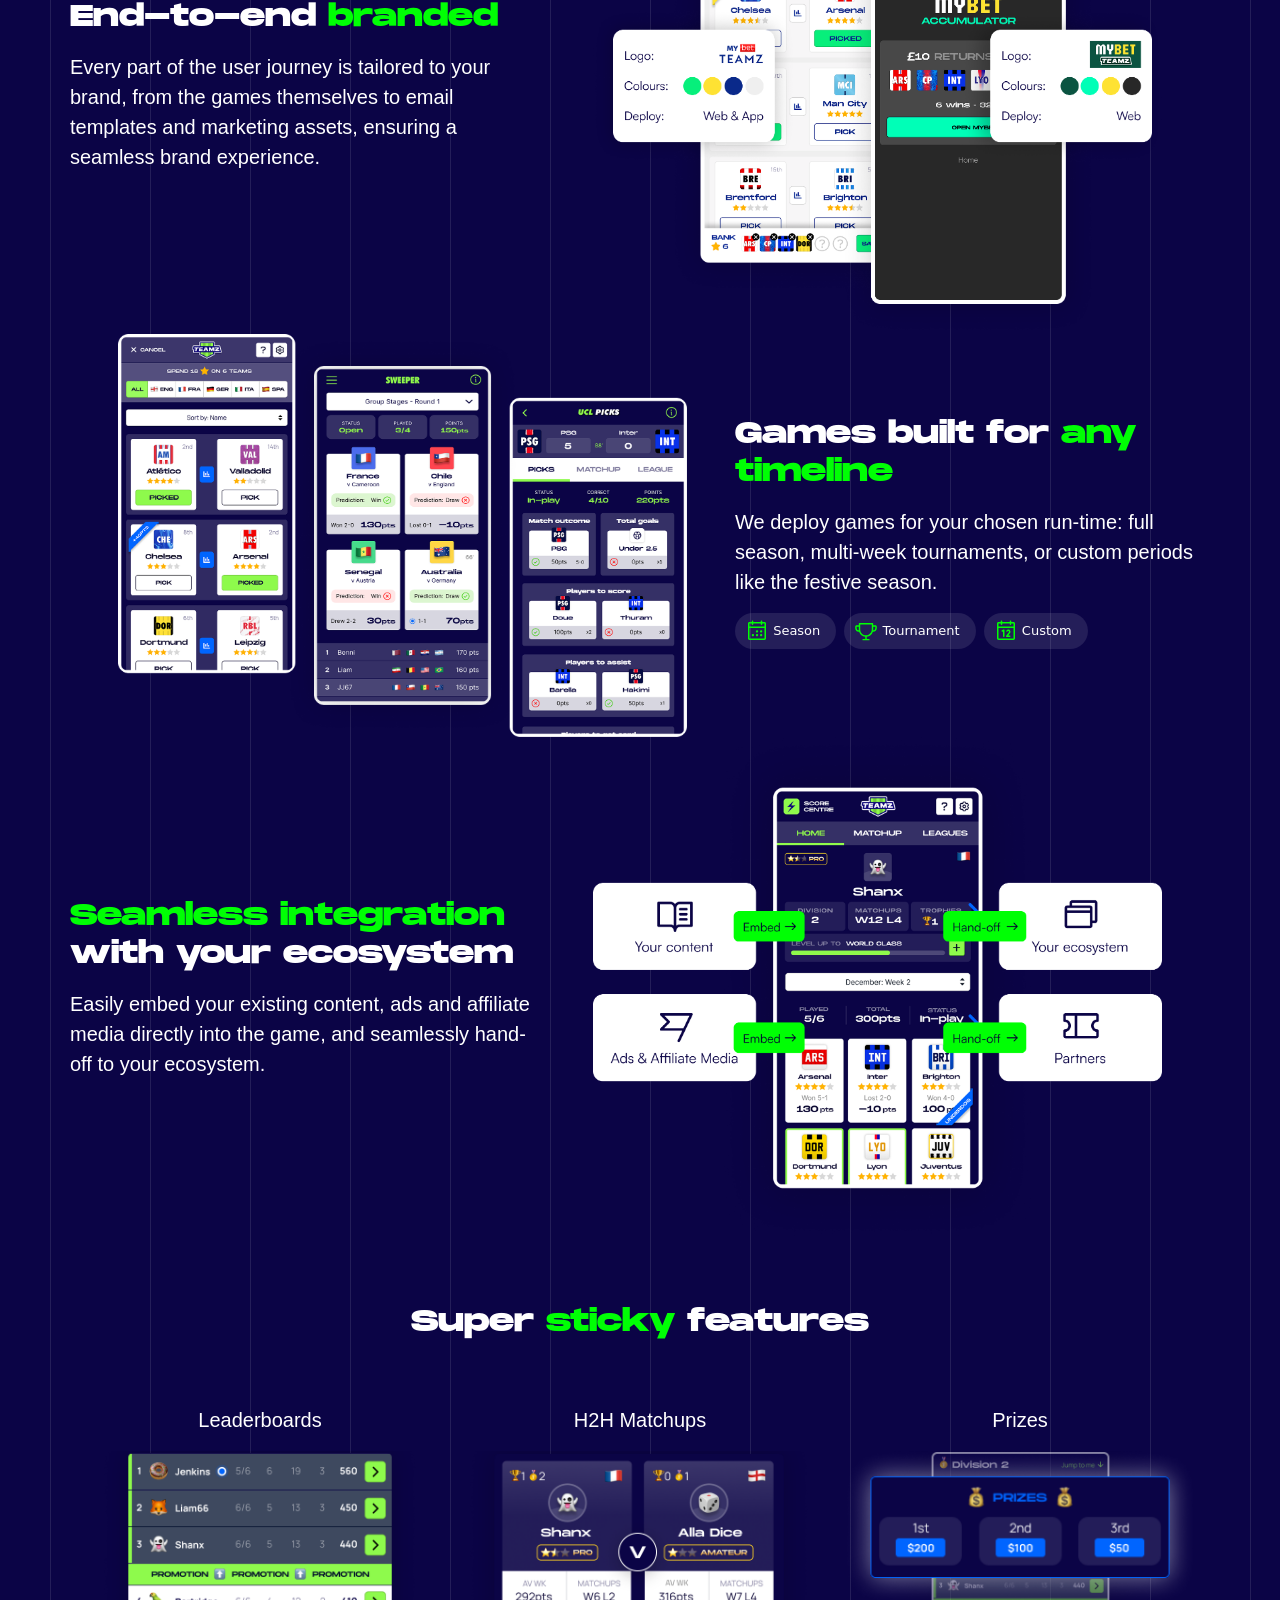
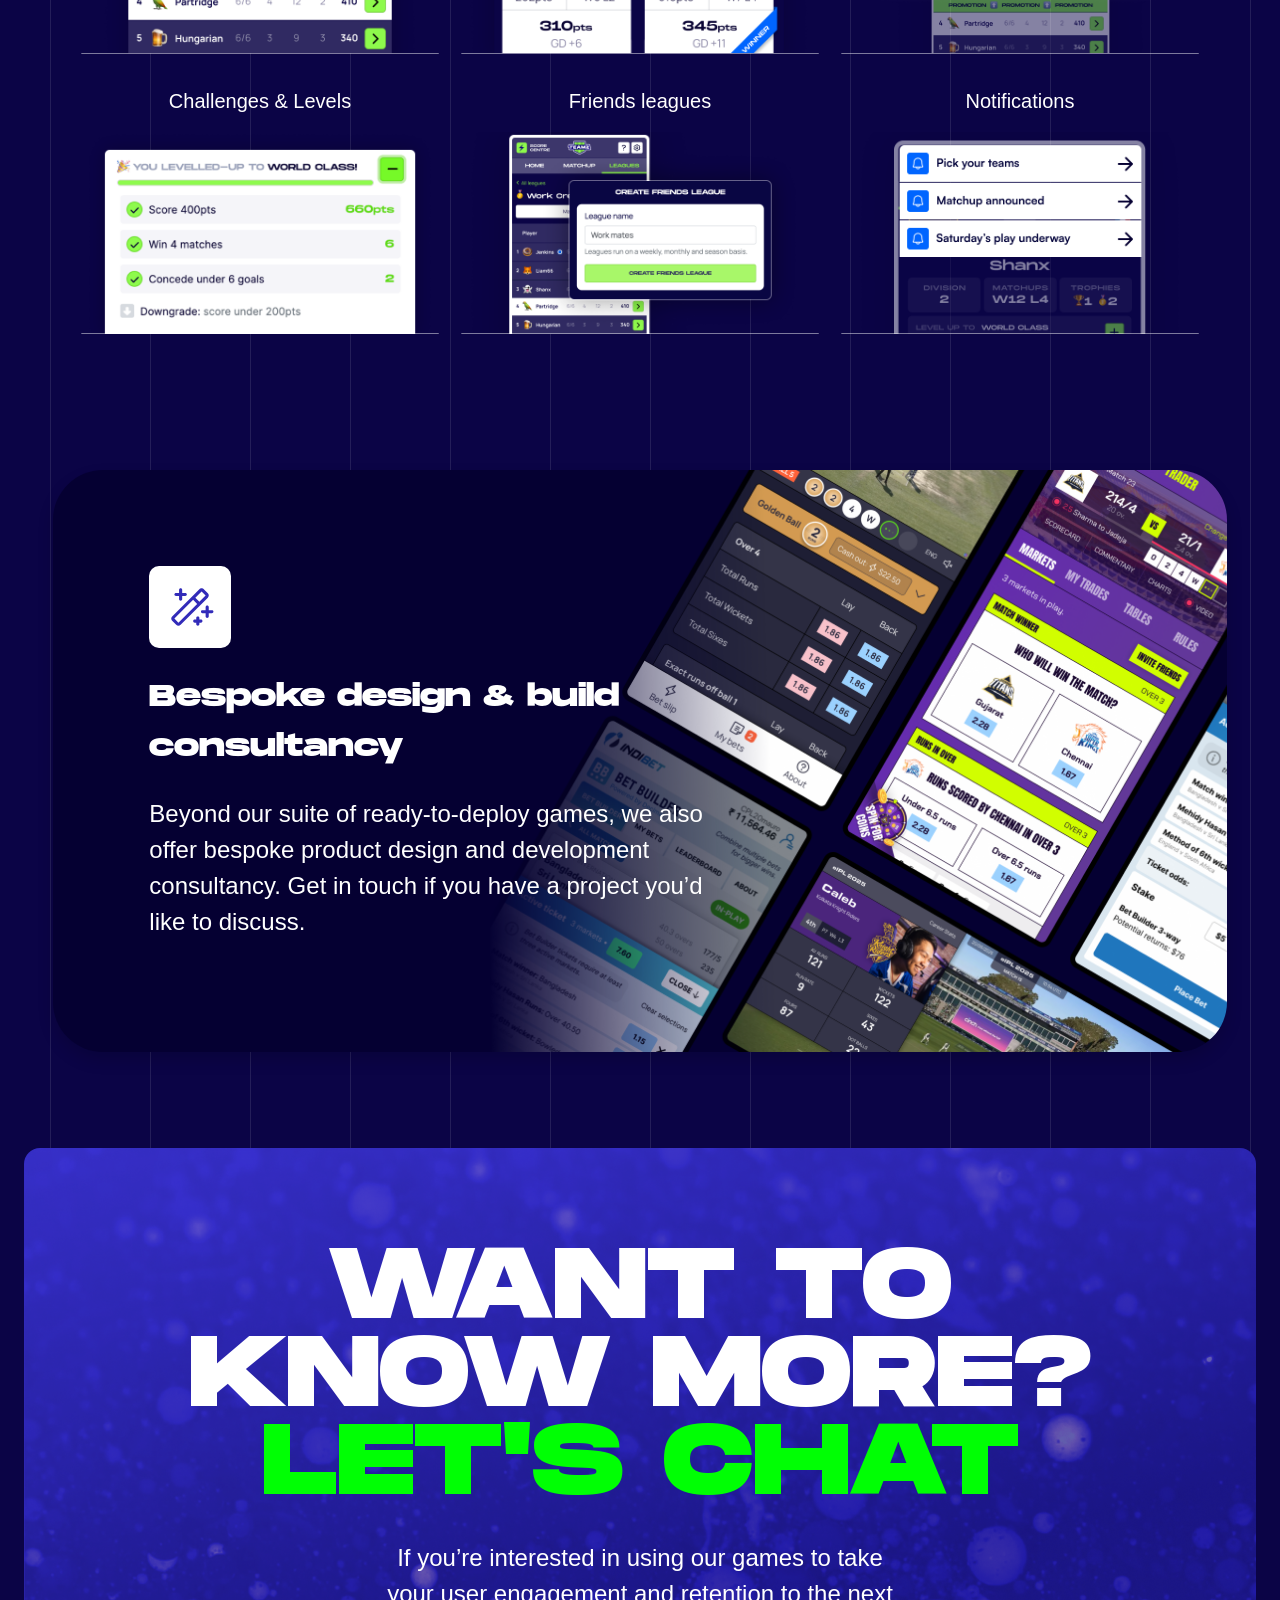
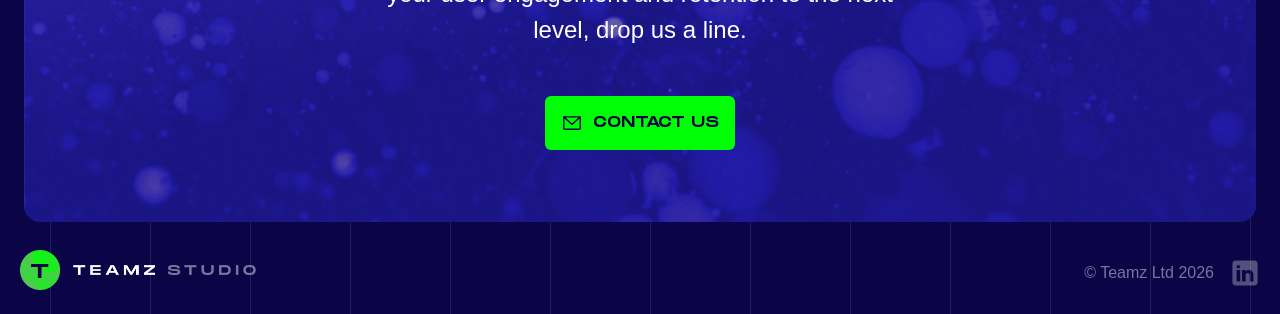
==== commit 89346872: "brand font on tile headers" ====
--- a/index.html
+++ b/index.html
@@ -164,42 +164,42 @@
                             <div class="col-6 col-md-4 col-xl-2 p-1">
                                 <div class="tile rounded-4 pt-3 pb-1 pb-md-3 px-2" data-aos="flip-up" data-aos-delay="0">
                                     <img src="images/icons/diamond-dark.svg" style="width: 40px;">
-                                    <h4 class="mt-1">Next Gen Sports Games</h4>
+                                    <h4 class="brand-font-regular mt-1">Next Gen Sports Games</h4>
                                     <p class="px-2 px-md-3">Light-touch fantasy & pick-em games.</p>
                                 </div>
                             </div>
                             <div class="col-6 col-md-4 col-xl-2 p-1">
                                 <div class="tile rounded-4 pt-3 pb-1 pb-md-3 px-2" data-aos="flip-up" data-aos-delay="100">
                                     <img src="images/icons/electric-dark.svg" style="width: 40px;">
-                                    <h4 class="mt-1">Elite UX</h4>
+                                    <h4 class="brand-font-regular mt-1">Elite UX</h4>
                                     <p class="px-3">Easy to play and packed full of sticky features.</p>
                                 </div>
                             </div>
                             <div class="col-6 col-md-4 col-xl-2 p-1">
                                 <div class="tile rounded-4 pt-3 pb-1 pb-md-3 px-2" data-aos="flip-up" data-aos-delay="300">
                                     <img src="images/icons/chart-dark.svg" style="width: 40px;">
-                                    <h4 class="mt-1">Engagement boosted</h4>
+                                    <h4 class="brand-font-regular mt-1">Engagement boosted</h4>
                                     <p class="px-3">↑ sessions <br>↑ session-time <br>↑ repeat visits</p>
                                 </div>
                             </div>
                             <div class="col-6 col-md-4 col-xl-2 p-1">
                                 <div class="tile rounded-4 pt-3 pb-1 pb-md-3 px-2" data-aos="flip-up" data-aos-delay="400">
                                     <img src="images/icons/plug-dark.svg" style="width: 40px;">
-                                    <h4 class="mt-1">Cross-promotion</h4>
+                                    <h4 class="brand-font-regular mt-1">Cross-promotion</h4>
                                     <p class="px-3">Embed your content. Hand-off to your wider ecosystem.</p>
                                 </div>
                             </div>
                             <div class="col-6 col-md-4 col-xl-2 p-1">
                                 <div class="tile rounded-4 pt-3 pb-1 pb-md-3 px-2" data-aos="flip-up" data-aos-delay="500">
                                     <img src="images/icons/star-sparkle-dark.svg" style="width: 40px;">
-                                    <h4 class="mt-1">Monetisation</h4>
+                                    <h4 class="brand-font-regular mt-1">Monetisation</h4>
                                     <p class="px-3">Deploy ads, affiliate, sponsorship, paid leagues.</p>
                                 </div>
                             </div>
                             <div class="col-6 col-md-4 col-xl-2 p-1">
                                 <div class="tile rounded-4 pt-3 pb-1 pb-md-3 px-2" data-aos="flip-up" data-aos-delay="200">
                                     <img src="images/icons/crown-dark.svg" style="width: 40px;">
-                                    <h4 class="mt-1">Brand building</h4>
+                                    <h4 class="brand-font-regular text-blue mt-1">Brand building</h4>
                                     <p class="px-3">Build loyalty, boost sentiment, and elevate reputation.</p>
                                 </div>
                             </div>
--- a/styles/custom-styles.css
+++ b/styles/custom-styles.css
@@ -59,9 +59,9 @@
         text-align: center;
         h4 {
             color: #02021C !important;
-            font-size: 18px !important;
+            font-size: 13px !important;
             font-weight: 600 !important; 
-            line-height: 24px !important;
+            line-height: 20px !important;
             font-family: 'Satoshi', sans-serif;
             margin-bottom: 0px;
         }
